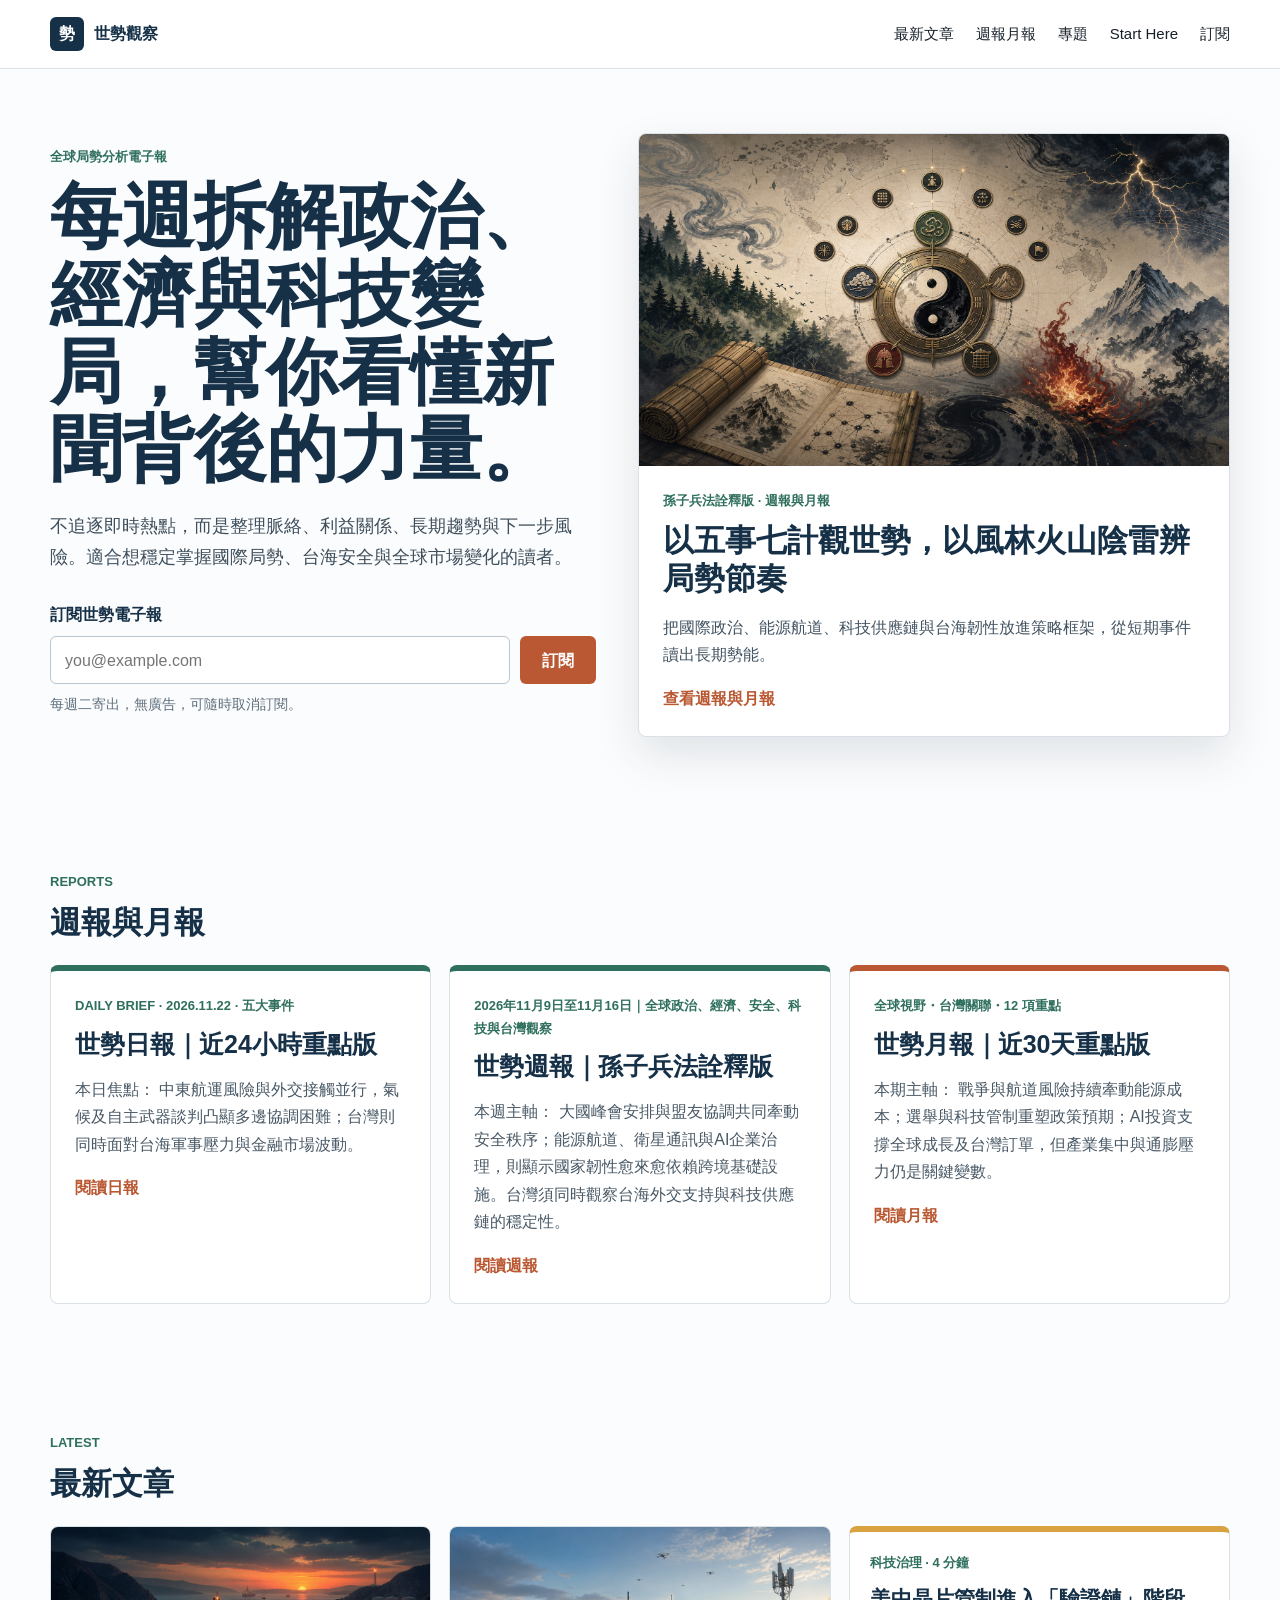
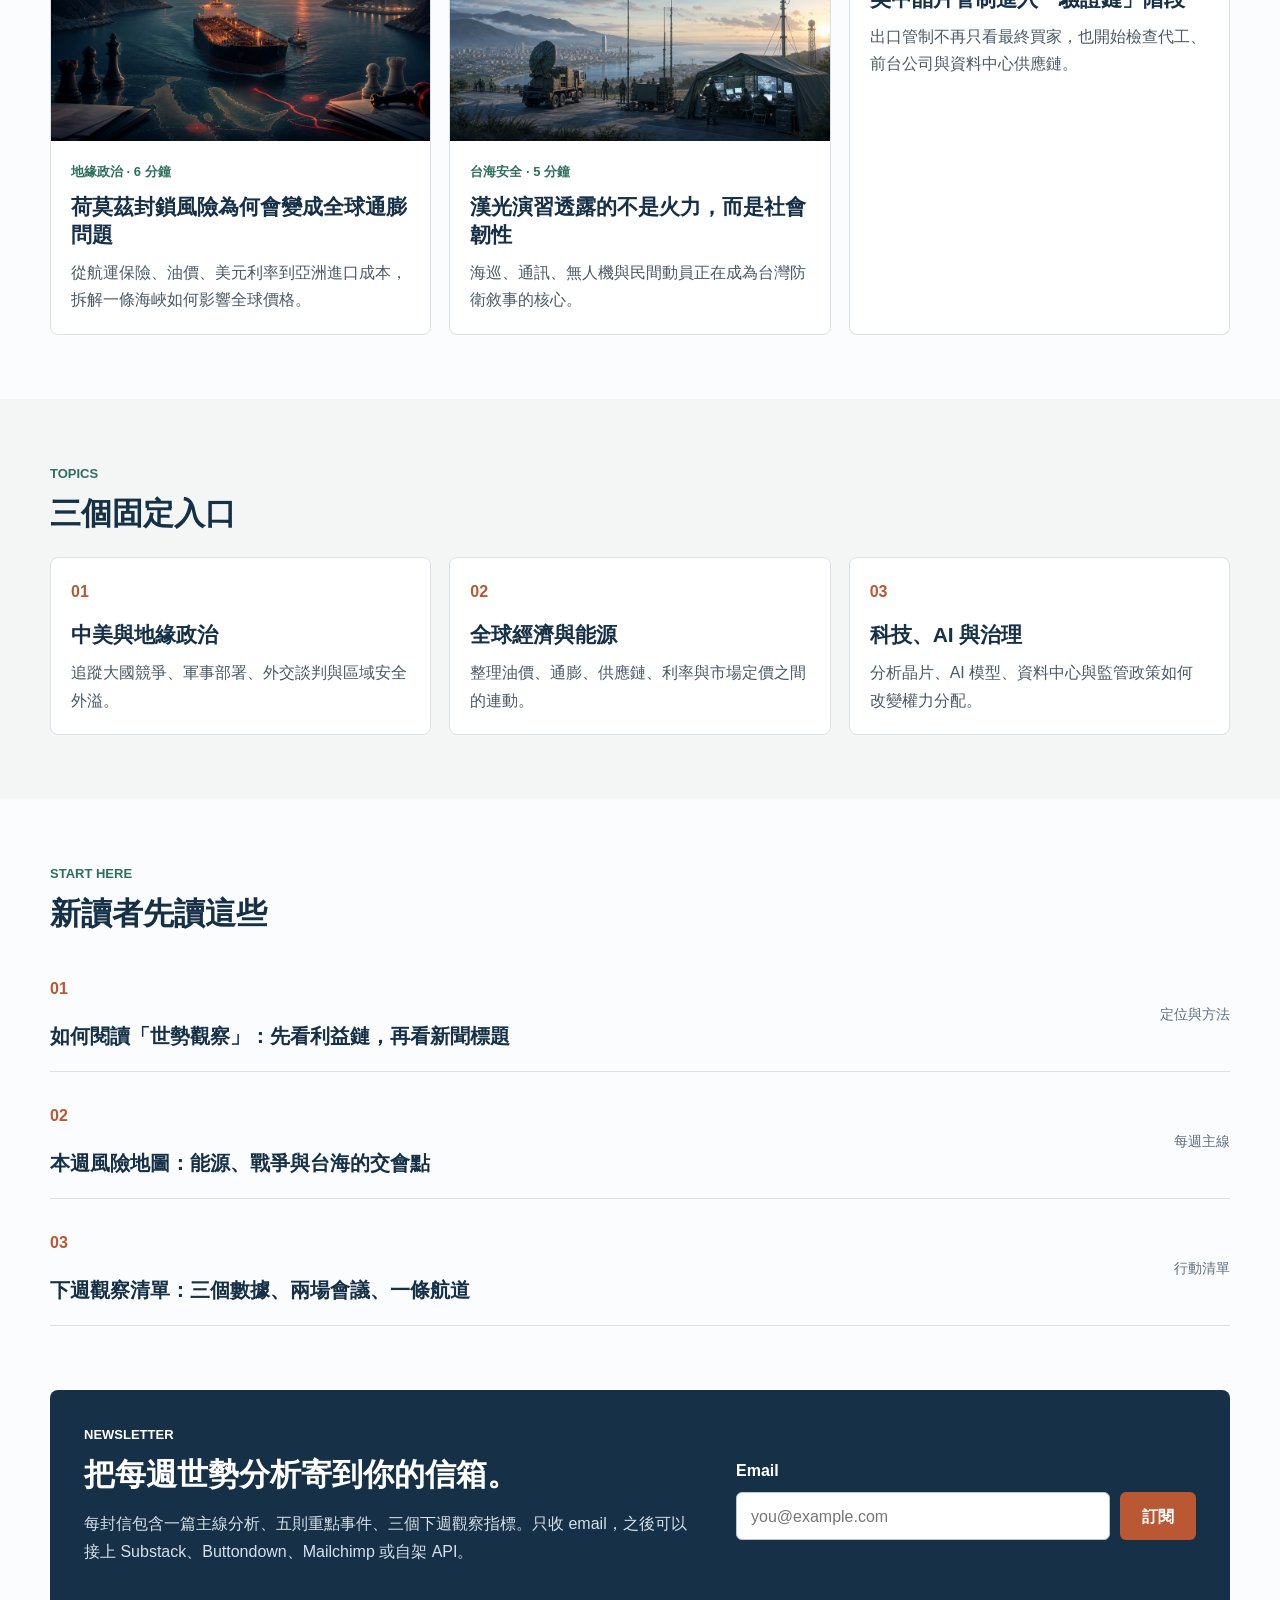
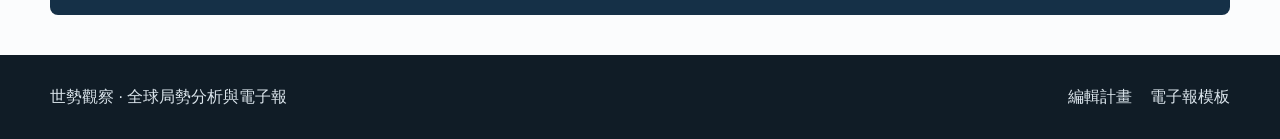
==== index.html @ d0057ce8 "Sync newsletter content to blog (daily, weekly, monthly)" ====
<!DOCTYPE html>

<html lang="zh-Hant">
<head>
<meta charset="utf-8"/>
<meta content="width=device-width, initial-scale=1" name="viewport"/>
<title>世勢觀察｜全球局勢分析與電子報</title>
<meta content="每週拆解全球政治、經濟、科技與台海安全變局，幫你看懂新聞背後的力量。" name="description"/>
<meta content="https://hp-codex.tail066c5b.ts.net/api/subscribe" name="worldview-subscribe-endpoint"/>
<link href="assets/css/styles.css" rel="stylesheet"/>
</head>
<body>
<a class="skip-link" href="#main">跳到主要內容</a>
<header class="site-header">
<nav aria-label="主要導覽" class="nav">
<a aria-label="世勢觀察首頁" class="brand" href="index.html">
<span class="brand-mark">勢</span>
<span>世勢觀察</span>
</a>
<div class="nav-links">
<a href="#latest">最新文章</a>
<a href="#reports">週報月報</a>
<a href="#topics">專題</a>
<a href="#start">Start Here</a>
<a href="#subscribe">訂閱</a>
</div>
</nav>
</header>
<main id="main">
<section class="hero-section">
<div class="hero-copy">
<p class="eyebrow">全球局勢分析電子報</p>
<h1>每週拆解政治、經濟與科技變局，幫你看懂新聞背後的力量。</h1>
<p class="hero-text">不追逐即時熱點，而是整理脈絡、利益關係、長期趨勢與下一步風險。適合想穩定掌握國際局勢、台海安全與全球市場變化的讀者。</p>
<form class="subscribe-form" data-subscribe-form="">
<label for="hero-email">訂閱世勢電子報</label>
<div class="form-row">
<input autocomplete="email" id="hero-email" name="email" placeholder="you@example.com" required="" type="email"/>
<button type="submit">訂閱</button>
</div>
<p class="form-note">每週二寄出，無廣告，可隨時取消訂閱。</p>
<p aria-live="polite" class="form-status" data-form-status="" role="status"></p>
</form>
</div>
<article aria-labelledby="lead-title" class="lead-story">
<img alt="融合孫子兵法、陰陽、五事七計與風林火山陰雷意象的戰略視覺圖" src="assets/images/sunzi-yinyang-hero.png"/>
<div class="lead-story-body">
<p class="meta">孫子兵法詮釋版 · 週報與月報</p>
<h2 id="lead-title">以五事七計觀世勢，以風林火山陰雷辨局勢節奏</h2>
<p>把國際政治、能源航道、科技供應鏈與台海韌性放進策略框架，從短期事件讀出長期勢能。</p>
<a class="text-link" href="#reports">查看週報與月報</a>
</div>
</article>
</section>
<section class="content-band report-section" id="reports">
<div class="section-heading">
<p class="eyebrow">Reports</p>
<h2>週報與月報</h2>
</div>
<div class="report-grid">
<article class="report-card" data-report="daily">
<p class="meta">DAILY BRIEF · 2026.11.22 · 五大事件</p>
<h3><a href="reports/daily.html">世勢日報｜近24小時重點版</a></h3>
<p data-report-summary="">本日焦點： 中東航運風險與外交接觸並行，氣候及自主武器談判凸顯多邊協調困難；台灣則同時面對台海軍事壓力與金融市場波動。</p>
<a class="text-link" href="reports/daily.html">閱讀日報</a>
</article>
<article class="report-card" data-report="weekly">
<p class="meta">2026年11月9日至11月16日｜全球政治、經濟、安全、科技與台灣觀察</p>
<h3><a href="reports/weekly-sunzi.html">世勢週報｜孫子兵法詮釋版</a></h3>
<p data-report-summary="">本週主軸： 大國峰會安排與盟友協調共同牽動安全秩序；能源航道、衛星通訊與AI企業治理，則顯示國家韌性愈來愈依賴跨境基礎設施。台灣須同時觀察台海外交支持與科技供應鏈的穩定性。</p>
<a class="text-link" href="reports/weekly-sunzi.html">閱讀週報</a>
</article>
<article class="report-card featured-report" data-report="monthly">
<p class="meta">全球視野・台灣關聯・12 項重點</p>
<h3><a href="reports/monthly-sunzi.html">世勢月報｜近30天重點版</a></h3>
<p data-report-summary="">本期主軸： 戰爭與航道風險持續牽動能源成本；選舉與科技管制重塑政策預期；AI投資支撐全球成長及台灣訂單，但產業集中與通膨壓力仍是關鍵變數。</p>
<a class="text-link" href="reports/monthly-sunzi.html">閱讀月報</a>
</article>
</div>
</section>
<section class="content-band" id="latest">
<div class="section-heading">
<p class="eyebrow">Latest</p>
<h2>最新文章</h2>
</div>
<div class="article-grid">
<article class="article-card">
<img alt="荷莫茲海峽與能源航運風險視覺" src="assets/images/event-01.png"/>
<div>
<p class="meta">地緣政治 · 6 分鐘</p>
<h3><a href="posts/weekly-brief.html">荷莫茲封鎖風險為何會變成全球通膨問題</a></h3>
<p>從航運保險、油價、美元利率到亞洲進口成本，拆解一條海峽如何影響全球價格。</p>
</div>
</article>
<article class="article-card">
<img alt="台灣漢光演習與民防韌性視覺" src="assets/images/event-03.png"/>
<div>
<p class="meta">台海安全 · 5 分鐘</p>
<h3><a href="posts/weekly-brief.html#taiwan">漢光演習透露的不是火力，而是社會韌性</a></h3>
<p>海巡、通訊、無人機與民間動員正在成為台灣防衛敘事的核心。</p>
</div>
</article>
<article class="article-card no-image">
<div>
<p class="meta">科技治理 · 4 分鐘</p>
<h3><a href="posts/weekly-brief.html#chips">美中晶片管制進入「驗證鏈」階段</a></h3>
<p>出口管制不再只看最終買家，也開始檢查代工、前台公司與資料中心供應鏈。</p>
</div>
</article>
</div>
</section>
<section class="content-band muted-band" id="topics">
<div class="section-heading">
<p class="eyebrow">Topics</p>
<h2>三個固定入口</h2>
</div>
<div class="topic-grid">
<a class="topic-card" href="posts/weekly-brief.html">
<span class="topic-kicker">01</span>
<h3>中美與地緣政治</h3>
<p>追蹤大國競爭、軍事部署、外交談判與區域安全外溢。</p>
</a>
<a class="topic-card" href="posts/weekly-brief.html#markets">
<span class="topic-kicker">02</span>
<h3>全球經濟與能源</h3>
<p>整理油價、通膨、供應鏈、利率與市場定價之間的連動。</p>
</a>
<a class="topic-card" href="posts/weekly-brief.html#chips">
<span class="topic-kicker">03</span>
<h3>科技、AI 與治理</h3>
<p>分析晶片、AI 模型、資料中心與監管政策如何改變權力分配。</p>
</a>
</div>
</section>
<section class="start-section" id="start">
<div class="section-heading">
<p class="eyebrow">Start Here</p>
<h2>新讀者先讀這些</h2>
</div>
<ol class="start-list">
<li>
<a href="posts/weekly-brief.html">如何閱讀「世勢觀察」：先看利益鏈，再看新聞標題</a>
<span>定位與方法</span>
</li>
<li>
<a href="posts/weekly-brief.html#risk-map">本週風險地圖：能源、戰爭與台海的交會點</a>
<span>每週主線</span>
</li>
<li>
<a href="posts/weekly-brief.html#watchlist">下週觀察清單：三個數據、兩場會議、一條航道</a>
<span>行動清單</span>
</li>
</ol>
</section>
<section class="subscribe-band" id="subscribe">
<div>
<p class="eyebrow">Newsletter</p>
<h2>把每週世勢分析寄到你的信箱。</h2>
<p>每封信包含一篇主線分析、五則重點事件、三個下週觀察指標。只收 email，之後可以接上 Substack、Buttondown、Mailchimp 或自架 API。</p>
</div>
<form class="subscribe-form compact" data-subscribe-form="">
<label for="footer-email">Email</label>
<div class="form-row">
<input autocomplete="email" id="footer-email" name="email" placeholder="you@example.com" required="" type="email"/>
<button type="submit">訂閱</button>
</div>
<p aria-live="polite" class="form-status" data-form-status="" role="status"></p>
</form>
</section>
</main>
<footer class="site-footer">
<p>世勢觀察 · 全球局勢分析與電子報</p>
<div>
<a href="resources/editorial-plan.md">編輯計畫</a>
<a href="resources/newsletter-template.html">電子報模板</a>
</div>
</footer>
<script src="assets/js/subscribe.js"></script>
</body>
</html>
---- assets/css/styles.css ----
:root {
  color-scheme: light;
  --ink: #17202a;
  --muted: #5f6f7d;
  --line: #d9e0e6;
  --paper: #ffffff;
  --soft: #f3f6f4;
  --navy: #153047;
  --rust: #b95832;
  --green: #2f6f5e;
  --gold: #d8a340;
  --shadow: 0 18px 44px rgba(21, 48, 71, 0.12);
}

* {
  box-sizing: border-box;
}

html {
  scroll-behavior: smooth;
}

body {
  margin: 0;
  background: #fbfcfd;
  color: var(--ink);
  font-family: Arial, "Noto Sans TC", "Microsoft JhengHei", sans-serif;
  line-height: 1.72;
}

a {
  color: inherit;
}

img {
  display: block;
  max-width: 100%;
}

.skip-link {
  position: absolute;
  left: 16px;
  top: -60px;
  z-index: 20;
  padding: 8px 12px;
  background: var(--navy);
  color: #fff;
}

.skip-link:focus {
  top: 12px;
}

.site-header {
  position: sticky;
  top: 0;
  z-index: 10;
  background: rgba(255, 255, 255, 0.96);
  border-bottom: 1px solid var(--line);
  backdrop-filter: blur(10px);
}

.nav {
  display: flex;
  align-items: center;
  justify-content: space-between;
  width: min(1180px, calc(100% - 40px));
  margin: 0 auto;
  min-height: 68px;
  gap: 24px;
}

.brand {
  display: inline-flex;
  align-items: center;
  gap: 10px;
  font-weight: 800;
  text-decoration: none;
  color: var(--navy);
}

.brand-mark {
  display: grid;
  place-items: center;
  width: 34px;
  height: 34px;
  background: var(--navy);
  color: #fff;
  border-radius: 6px;
}

.nav-links {
  display: flex;
  align-items: center;
  gap: 22px;
  font-size: 15px;
}

.nav-links a,
.site-footer a,
.text-link {
  text-decoration: none;
}

.nav-links a:hover,
.site-footer a:hover,
.text-link:hover,
.article-card a:hover,
.start-list a:hover {
  color: var(--rust);
}

.hero-section {
  display: grid;
  grid-template-columns: minmax(0, 0.96fr) minmax(360px, 1.04fr);
  gap: 42px;
  width: min(1180px, calc(100% - 40px));
  margin: 0 auto;
  padding: 64px 0 70px;
  align-items: center;
}

.eyebrow,
.meta {
  margin: 0 0 10px;
  color: var(--green);
  font-size: 13px;
  font-weight: 800;
  letter-spacing: 0;
  text-transform: uppercase;
}

h1,
h2,
h3,
p {
  overflow-wrap: anywhere;
}

h1 {
  margin: 0;
  color: var(--navy);
  font-size: clamp(38px, 7vw, 72px);
  line-height: 1.08;
  letter-spacing: 0;
}

.hero-text {
  margin: 22px 0 28px;
  max-width: 650px;
  color: #3f4f5c;
  font-size: 18px;
}

.subscribe-form {
  max-width: 560px;
}

.subscribe-form label {
  display: block;
  margin-bottom: 8px;
  color: var(--navy);
  font-weight: 800;
}

.form-row {
  display: grid;
  grid-template-columns: minmax(0, 1fr) auto;
  gap: 10px;
}

input[type="email"] {
  width: 100%;
  min-height: 48px;
  padding: 0 14px;
  border: 1px solid #b9c5cf;
  border-radius: 6px;
  background: #fff;
  color: var(--ink);
  font: inherit;
}

input[type="email"]:focus {
  outline: 3px solid rgba(216, 163, 64, 0.38);
  border-color: var(--navy);
}

button {
  min-height: 48px;
  padding: 0 22px;
  border: 0;
  border-radius: 6px;
  background: var(--rust);
  color: #fff;
  font: inherit;
  font-weight: 800;
  cursor: pointer;
}

button:hover {
  background: #9f4727;
}

.form-note,
.form-status {
  margin: 8px 0 0;
  color: var(--muted);
  font-size: 14px;
}

.form-status.success {
  color: var(--green);
}

.lead-story {
  overflow: hidden;
  background: var(--paper);
  border: 1px solid var(--line);
  border-radius: 8px;
  box-shadow: var(--shadow);
}

.lead-story img {
  aspect-ratio: 16 / 9;
  object-fit: cover;
}

.lead-story-body {
  padding: 24px;
}

.lead-story h2,
.section-heading h2,
.subscribe-band h2 {
  margin: 0;
  color: var(--navy);
  font-size: 31px;
  line-height: 1.22;
  letter-spacing: 0;
}

.lead-story p:not(.meta) {
  color: #425361;
}

.text-link {
  color: var(--rust);
  font-weight: 800;
}

.content-band,
.start-section,
.subscribe-band {
  width: min(1180px, calc(100% - 40px));
  margin: 0 auto;
  padding: 64px 0;
}

.muted-band {
  width: 100%;
  padding-left: max(20px, calc((100% - 1180px) / 2));
  padding-right: max(20px, calc((100% - 1180px) / 2));
  background: var(--soft);
}

.section-heading {
  display: block;
  margin-bottom: 24px;
}

.article-grid,
.topic-grid,
.report-grid {
  display: grid;
  grid-template-columns: repeat(3, minmax(0, 1fr));
  gap: 18px;
}

.article-card,
.topic-card,
.report-card {
  background: var(--paper);
  border: 1px solid var(--line);
  border-radius: 8px;
}

.report-grid {
  grid-template-columns: repeat(3, minmax(0, 1fr));
}

.report-card {
  padding: 24px;
  border-top: 6px solid var(--green);
}

.featured-report {
  border-top-color: var(--rust);
}

.report-card h3 {
  margin: 0 0 12px;
  color: var(--navy);
  font-size: 25px;
  line-height: 1.28;
}

.report-card h3 a {
  text-decoration: none;
}

.report-card p:not(.meta) {
  color: #495966;
}

.article-card {
  overflow: hidden;
}

.article-card img {
  width: 100%;
  aspect-ratio: 16 / 9;
  object-fit: cover;
}

.article-card div,
.topic-card {
  padding: 20px;
}

.article-card h3,
.topic-card h3 {
  margin: 0 0 10px;
  color: var(--navy);
  font-size: 21px;
  line-height: 1.32;
}

.article-card h3 a,
.start-list a {
  text-decoration: none;
}

.article-card p:not(.meta),
.topic-card p {
  margin: 0;
  color: #495966;
}

.no-image {
  display: flex;
  align-items: stretch;
  border-top: 6px solid var(--gold);
}

.topic-card {
  display: block;
  text-decoration: none;
  transition: transform 160ms ease, border-color 160ms ease;
}

.topic-card:hover {
  transform: translateY(-2px);
  border-color: #aebbc5;
}

.topic-kicker {
  display: inline-block;
  margin-bottom: 16px;
  color: var(--rust);
  font-weight: 900;
}

.start-list {
  display: grid;
  gap: 12px;
  margin: 0;
  padding: 0;
  list-style: none;
  counter-reset: start;
}

.start-list li {
  display: grid;
  grid-template-columns: 1fr auto;
  gap: 16px;
  align-items: center;
  padding: 18px 0;
  border-bottom: 1px solid var(--line);
  counter-increment: start;
}

.start-list li::before {
  content: counter(start, decimal-leading-zero);
  color: var(--rust);
  font-weight: 900;
}

.start-list a {
  grid-column: 1;
  color: var(--navy);
  font-size: 20px;
  font-weight: 800;
}

.start-list span {
  grid-column: 2;
  grid-row: 1 / span 2;
  color: var(--muted);
  font-size: 14px;
}

.subscribe-band {
  display: grid;
  grid-template-columns: minmax(0, 1fr) minmax(320px, 460px);
  gap: 34px;
  align-items: center;
  margin-bottom: 40px;
  padding: 34px;
  background: var(--navy);
  border-radius: 8px;
  color: #fff;
}

.subscribe-band h2,
.subscribe-band .eyebrow,
.subscribe-band label {
  color: #fff;
}

.subscribe-band p {
  color: #d7e1ea;
}

.compact {
  max-width: none;
}

.site-footer {
  display: flex;
  align-items: center;
  justify-content: space-between;
  gap: 20px;
  padding: 28px max(20px, calc((100% - 1180px) / 2));
  background: #101c26;
  color: #dbe5ec;
}

.site-footer p {
  margin: 0;
}

.site-footer div {
  display: flex;
  gap: 18px;
}

.article-layout {
  width: min(860px, calc(100% - 40px));
  margin: 0 auto;
  padding: 58px 0 80px;
}

.article-body h1 {
  font-size: clamp(36px, 6vw, 60px);
}

.article-dek {
  margin: 18px 0;
  color: #3f4f5c;
  font-size: 20px;
}

.article-meta {
  display: flex;
  flex-wrap: wrap;
  gap: 10px;
  margin: 18px 0 26px;
  color: var(--muted);
  font-size: 14px;
}

.article-meta span {
  padding-right: 10px;
  border-right: 1px solid var(--line);
}

.article-meta span:last-child {
  border-right: 0;
}

.article-hero {
  width: 100%;
  margin: 0 0 34px;
  border-radius: 8px;
}

.article-body section {
  margin: 34px 0;
}

.article-body h2 {
  margin: 0 0 12px;
  color: var(--navy);
  font-size: 29px;
  line-height: 1.28;
}

.article-body p,
.article-body li {
  font-size: 18px;
}

.summary-box,
.inline-subscribe {
  padding: 24px;
  background: var(--soft);
  border: 1px solid var(--line);
  border-radius: 8px;
}

.summary-box ul,
.watchlist ul {
  margin: 0;
  padding-left: 22px;
}

.inline-subscribe {
  margin-top: 44px;
}

.inline-subscribe h2 {
  font-size: 25px;
}

@media (max-width: 900px) {
  .hero-section,
  .subscribe-band {
    grid-template-columns: 1fr;
  }

  .article-grid,
  .topic-grid,
  .report-grid {
    grid-template-columns: 1fr;
  }

}

@media (max-width: 680px) {
  .nav {
    align-items: flex-start;
    flex-direction: column;
    padding: 14px 0;
    gap: 12px;
  }

  .nav-links {
    width: 100%;
    overflow-x: auto;
    padding-bottom: 2px;
    gap: 16px;
    white-space: nowrap;
  }

  .hero-section {
    padding-top: 38px;
  }

  h1,
  .article-body h1 {
    font-size: 38px;
    line-height: 1.12;
  }

  .form-row {
    grid-template-columns: 1fr;
  }

  button {
    width: 100%;
  }

  .lead-story h2,
  .section-heading h2,
  .subscribe-band h2,
  .article-body h2 {
    font-size: 25px;
  }

  .start-list li {
    grid-template-columns: 1fr;
  }

  .start-list span {
    grid-column: 1;
    grid-row: auto;
  }

  .subscribe-band {
    width: calc(100% - 24px);
    padding: 24px;
  }

  .site-footer {
    align-items: flex-start;
    flex-direction: column;
  }
}
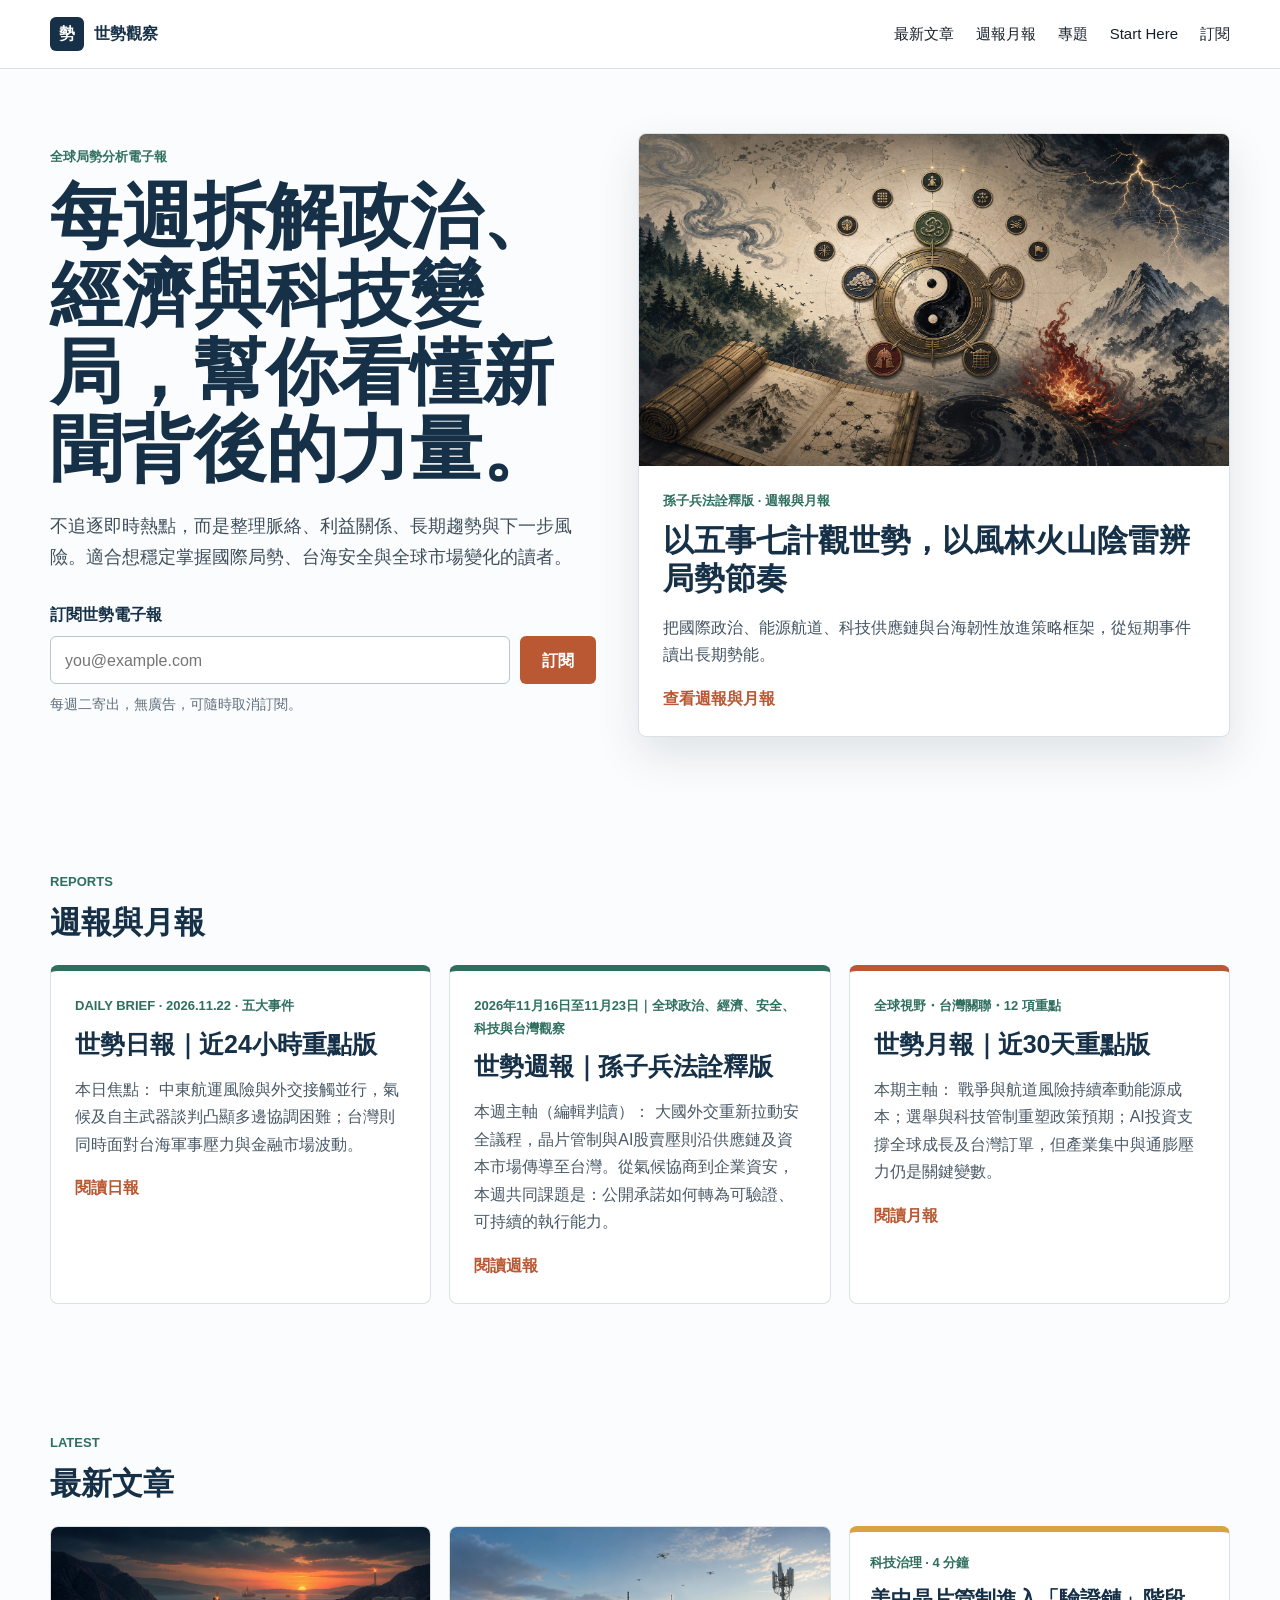
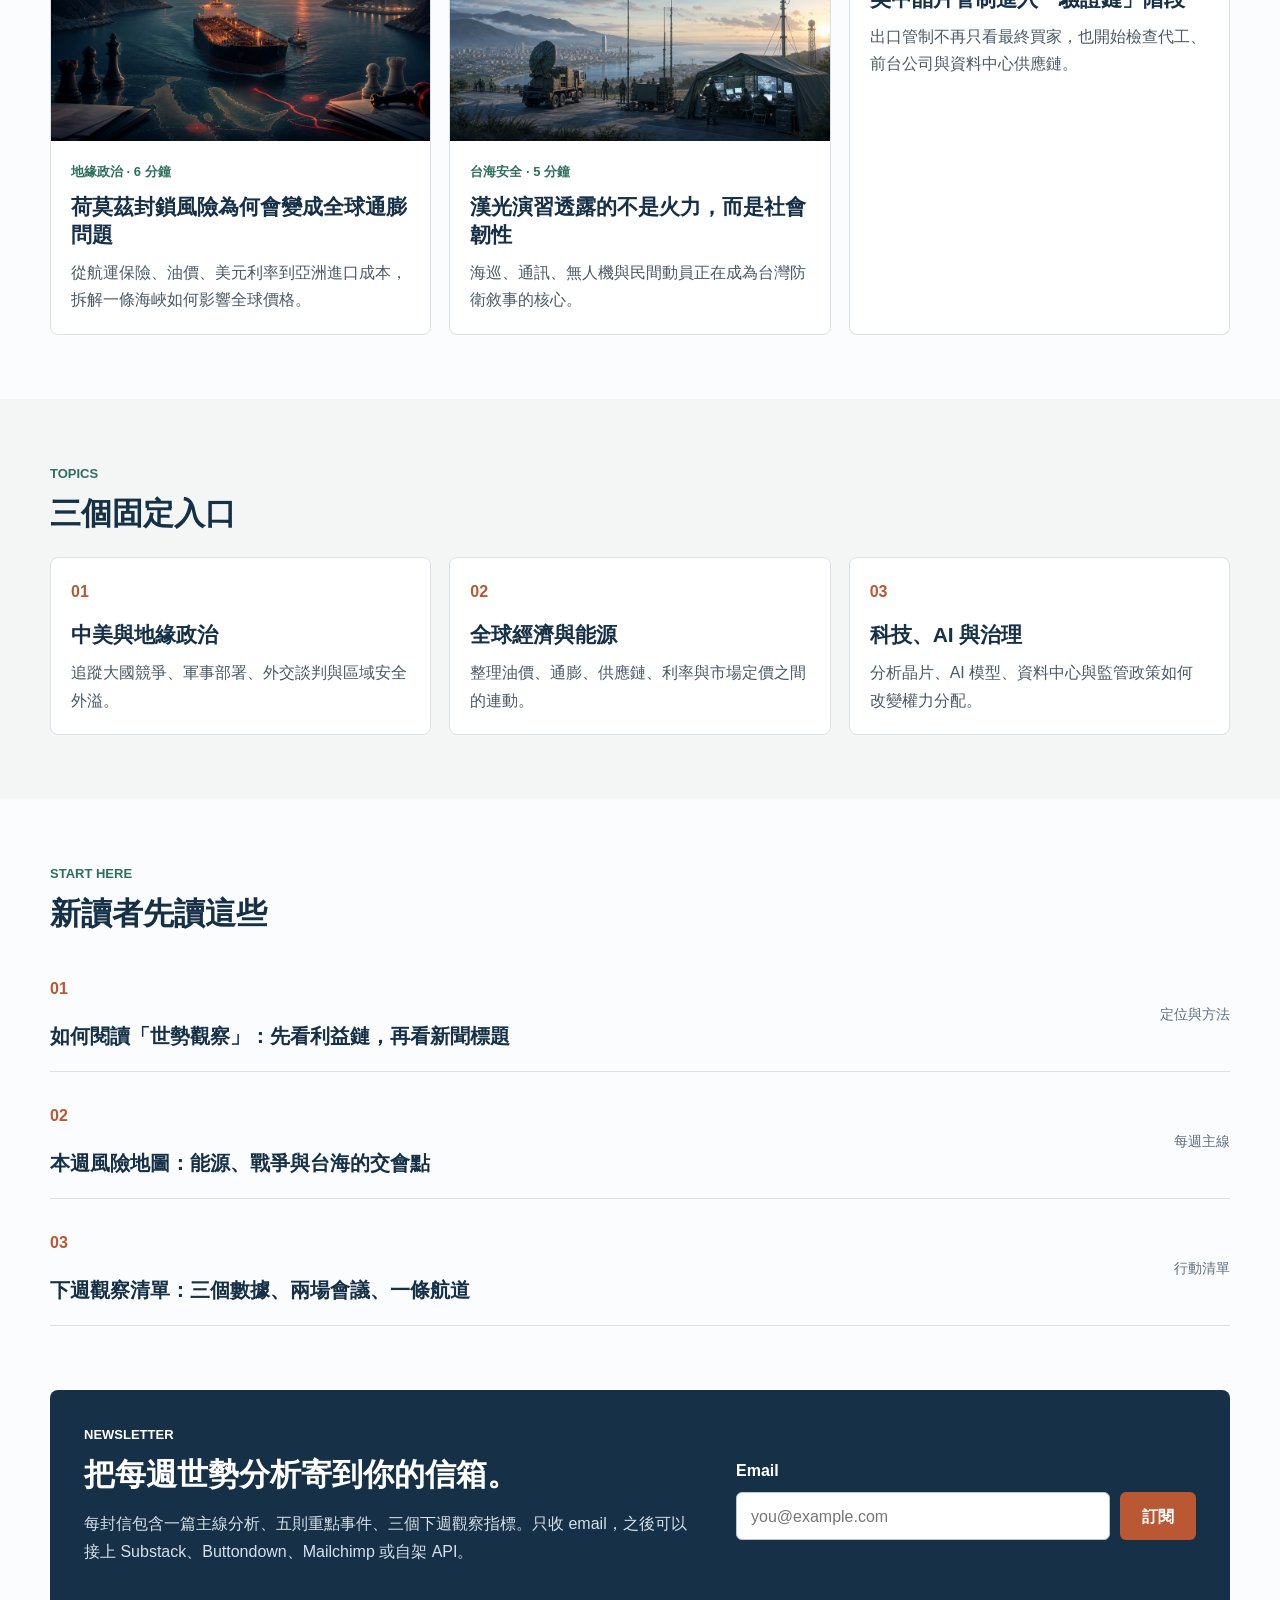
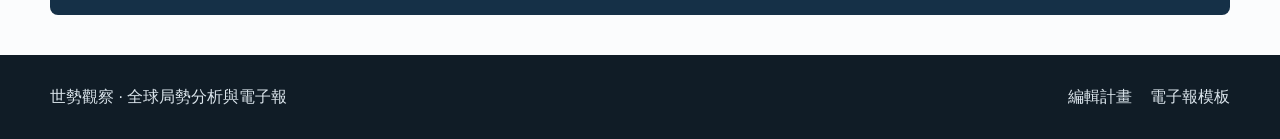
==== commit d9ee632c: "Sync newsletter content to blog (daily, weekly, monthly)" ====
--- a/index.html
+++ b/index.html
@@ -65,9 +65,9 @@
 <a class="text-link" href="reports/daily.html">閱讀日報</a>
 </article>
 <article class="report-card" data-report="weekly">
-<p class="meta">2026年11月9日至11月16日｜全球政治、經濟、安全、科技與台灣觀察</p>
+<p class="meta">2026年11月16日至11月23日｜全球政治、經濟、安全、科技與台灣觀察</p>
 <h3><a href="reports/weekly-sunzi.html">世勢週報｜孫子兵法詮釋版</a></h3>
-<p data-report-summary="">本週主軸： 大國峰會安排與盟友協調共同牽動安全秩序；能源航道、衛星通訊與AI企業治理，則顯示國家韌性愈來愈依賴跨境基礎設施。台灣須同時觀察台海外交支持與科技供應鏈的穩定性。</p>
+<p data-report-summary="">本週主軸（編輯判讀）： 大國外交重新拉動安全議程，晶片管制與AI股賣壓則沿供應鏈及資本市場傳導至台灣。從氣候協商到企業資安，本週共同課題是：公開承諾如何轉為可驗證、可持續的執行能力。</p>
 <a class="text-link" href="reports/weekly-sunzi.html">閱讀週報</a>
 </article>
 <article class="report-card featured-report" data-report="monthly">
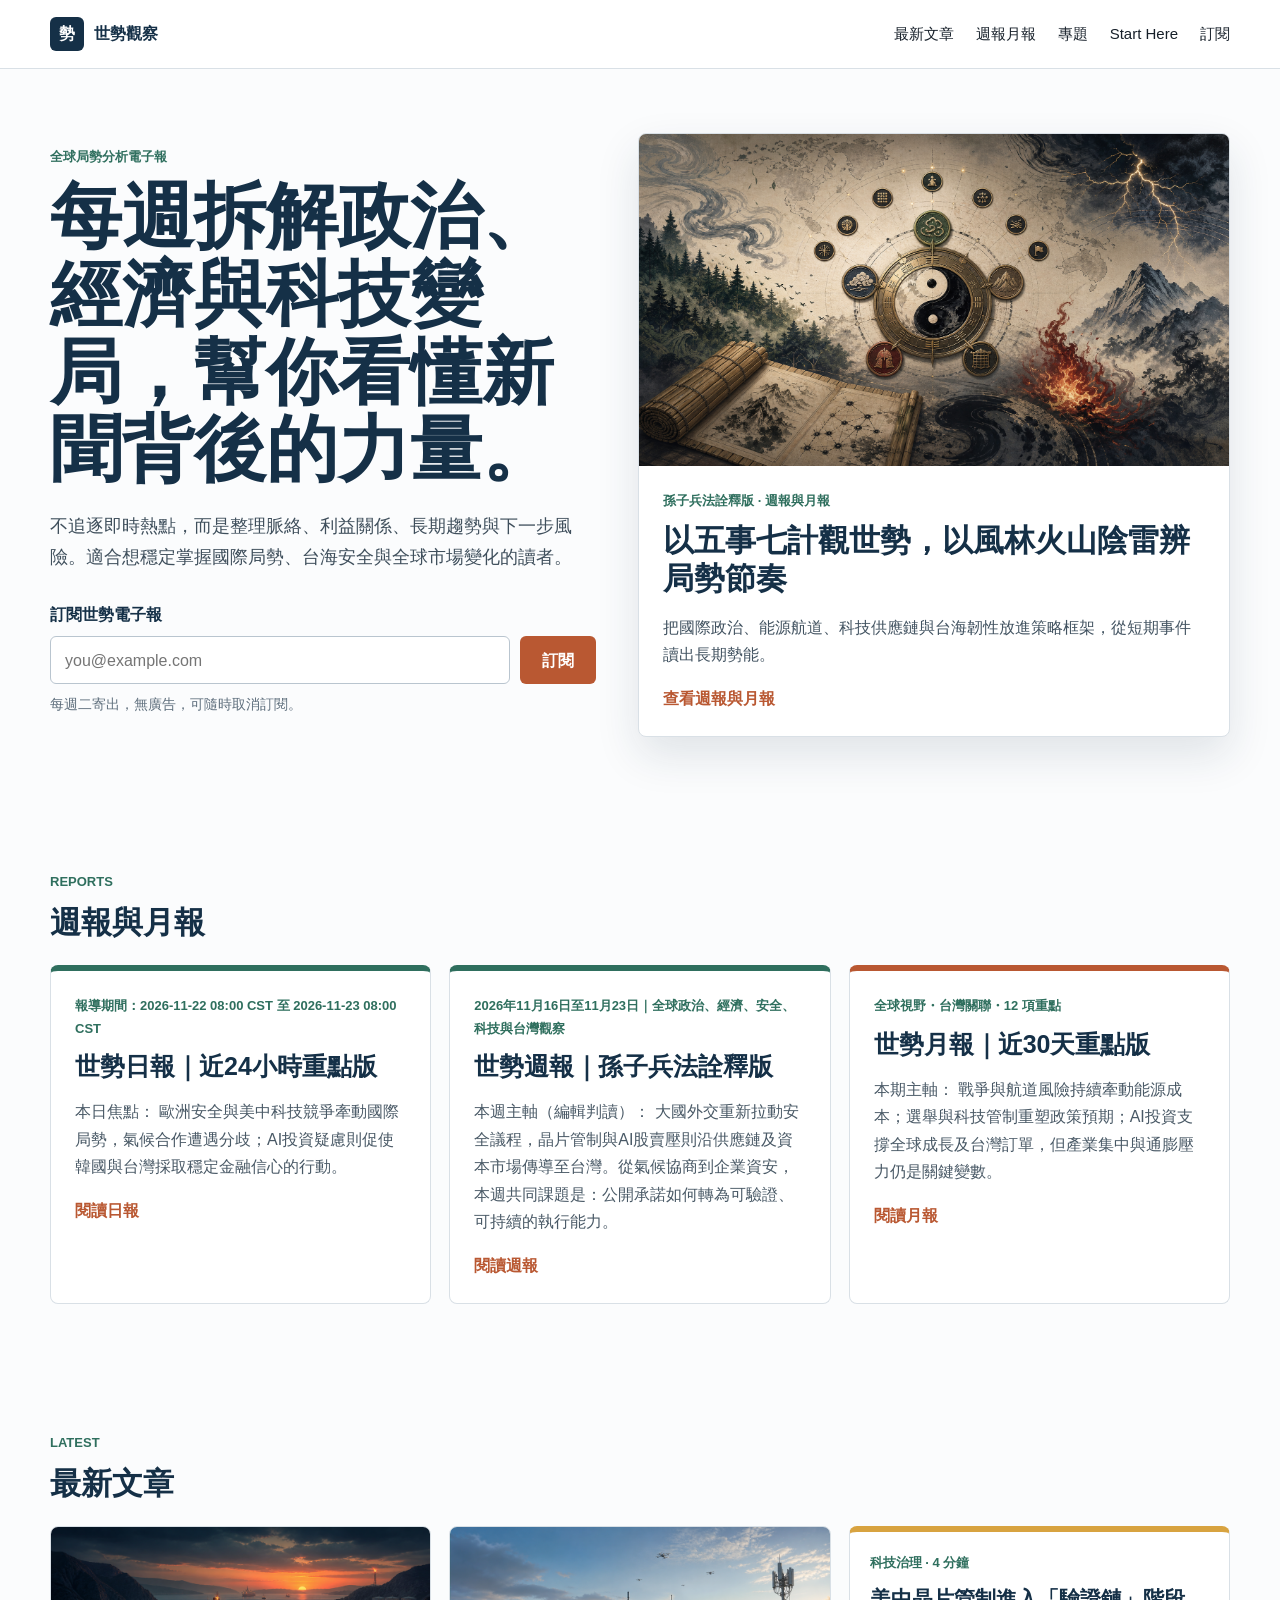
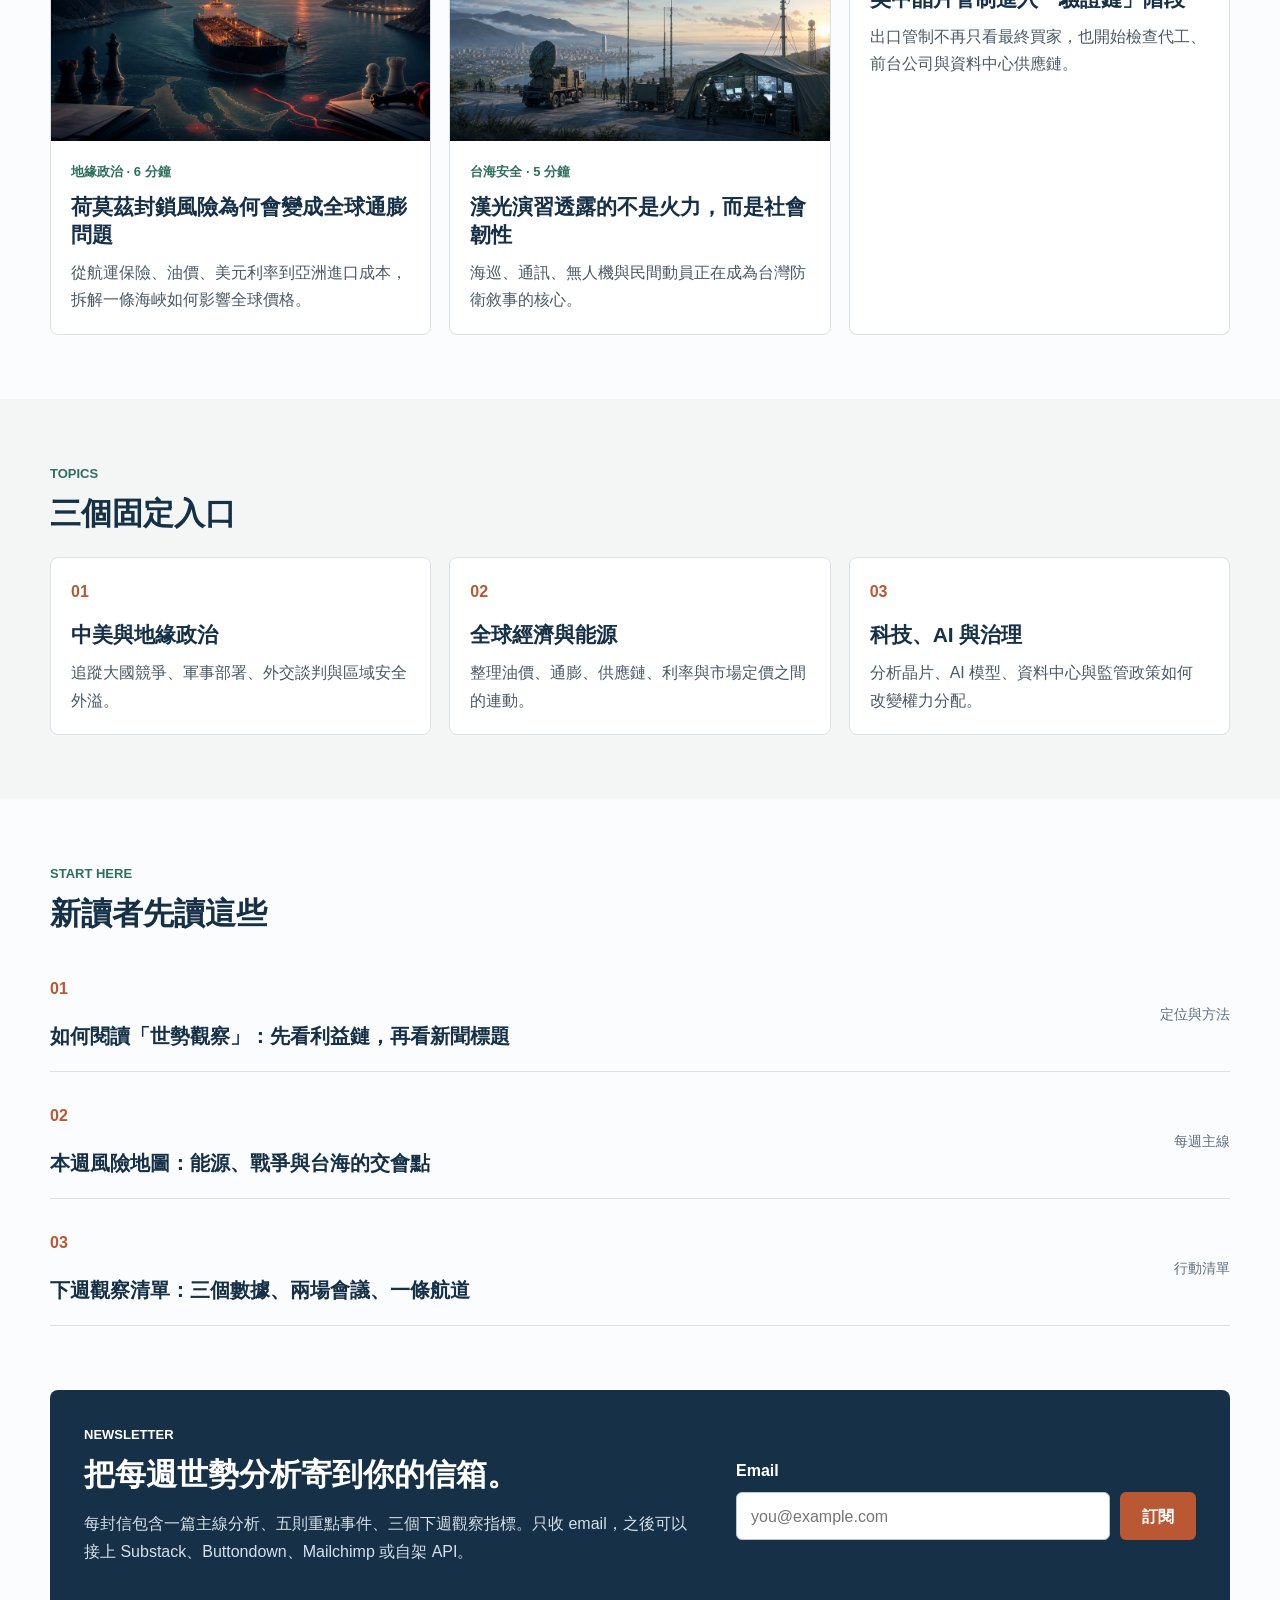
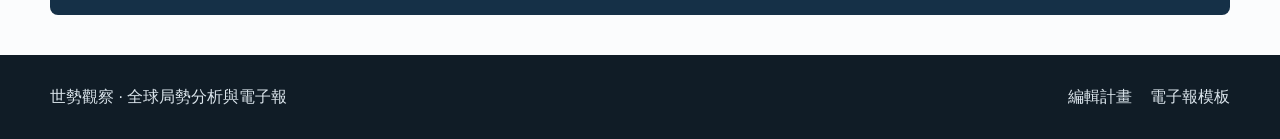
==== commit a384ca19: "Sync newsletter content to blog (daily, weekly, monthly)" ====
--- a/index.html
+++ b/index.html
@@ -59,9 +59,9 @@
 </div>
 <div class="report-grid">
 <article class="report-card" data-report="daily">
-<p class="meta">DAILY BRIEF · 2026.11.22 · 五大事件</p>
+<p class="meta">報導期間：2026-11-22 08:00 CST 至 2026-11-23 08:00 CST</p>
 <h3><a href="reports/daily.html">世勢日報｜近24小時重點版</a></h3>
-<p data-report-summary="">本日焦點： 中東航運風險與外交接觸並行，氣候及自主武器談判凸顯多邊協調困難；台灣則同時面對台海軍事壓力與金融市場波動。</p>
+<p data-report-summary="">本日焦點： 歐洲安全與美中科技競爭牽動國際局勢，氣候合作遭遇分歧；AI投資疑慮則促使韓國與台灣採取穩定金融信心的行動。</p>
 <a class="text-link" href="reports/daily.html">閱讀日報</a>
 </article>
 <article class="report-card" data-report="weekly">
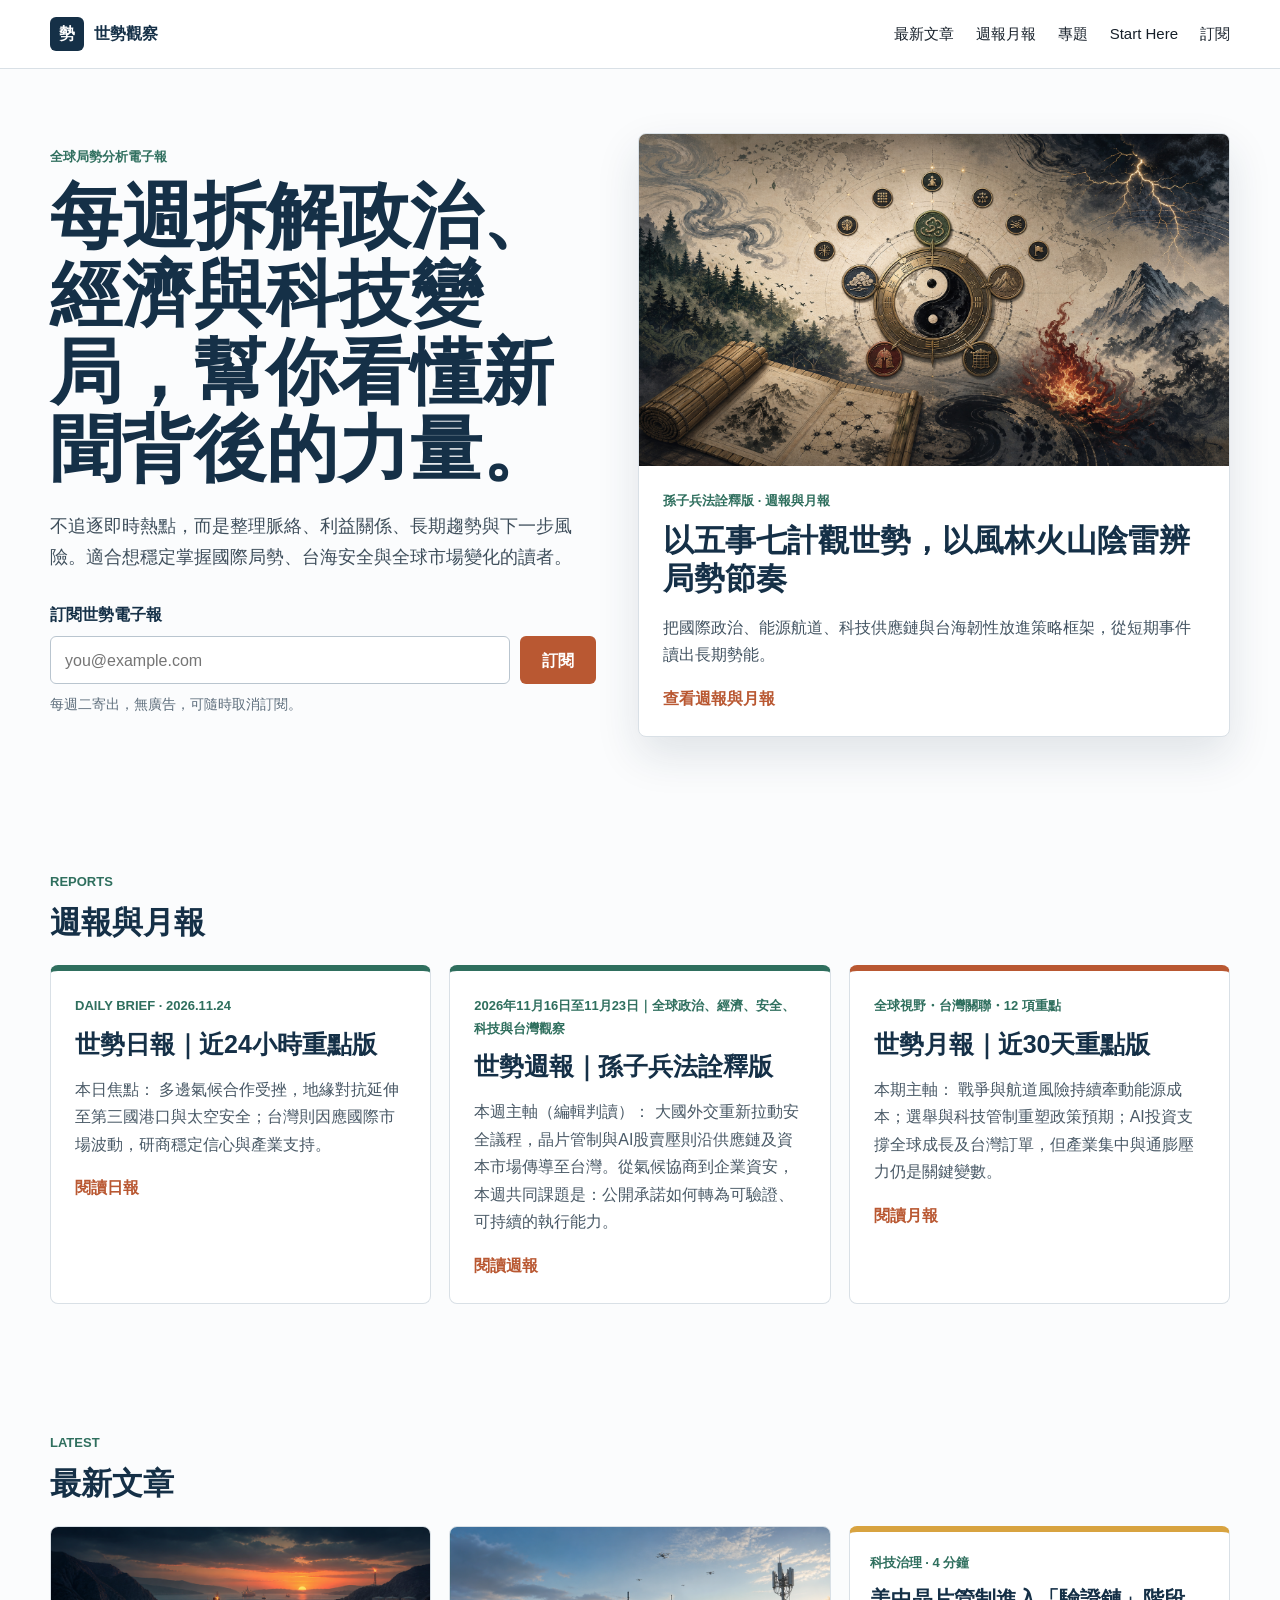
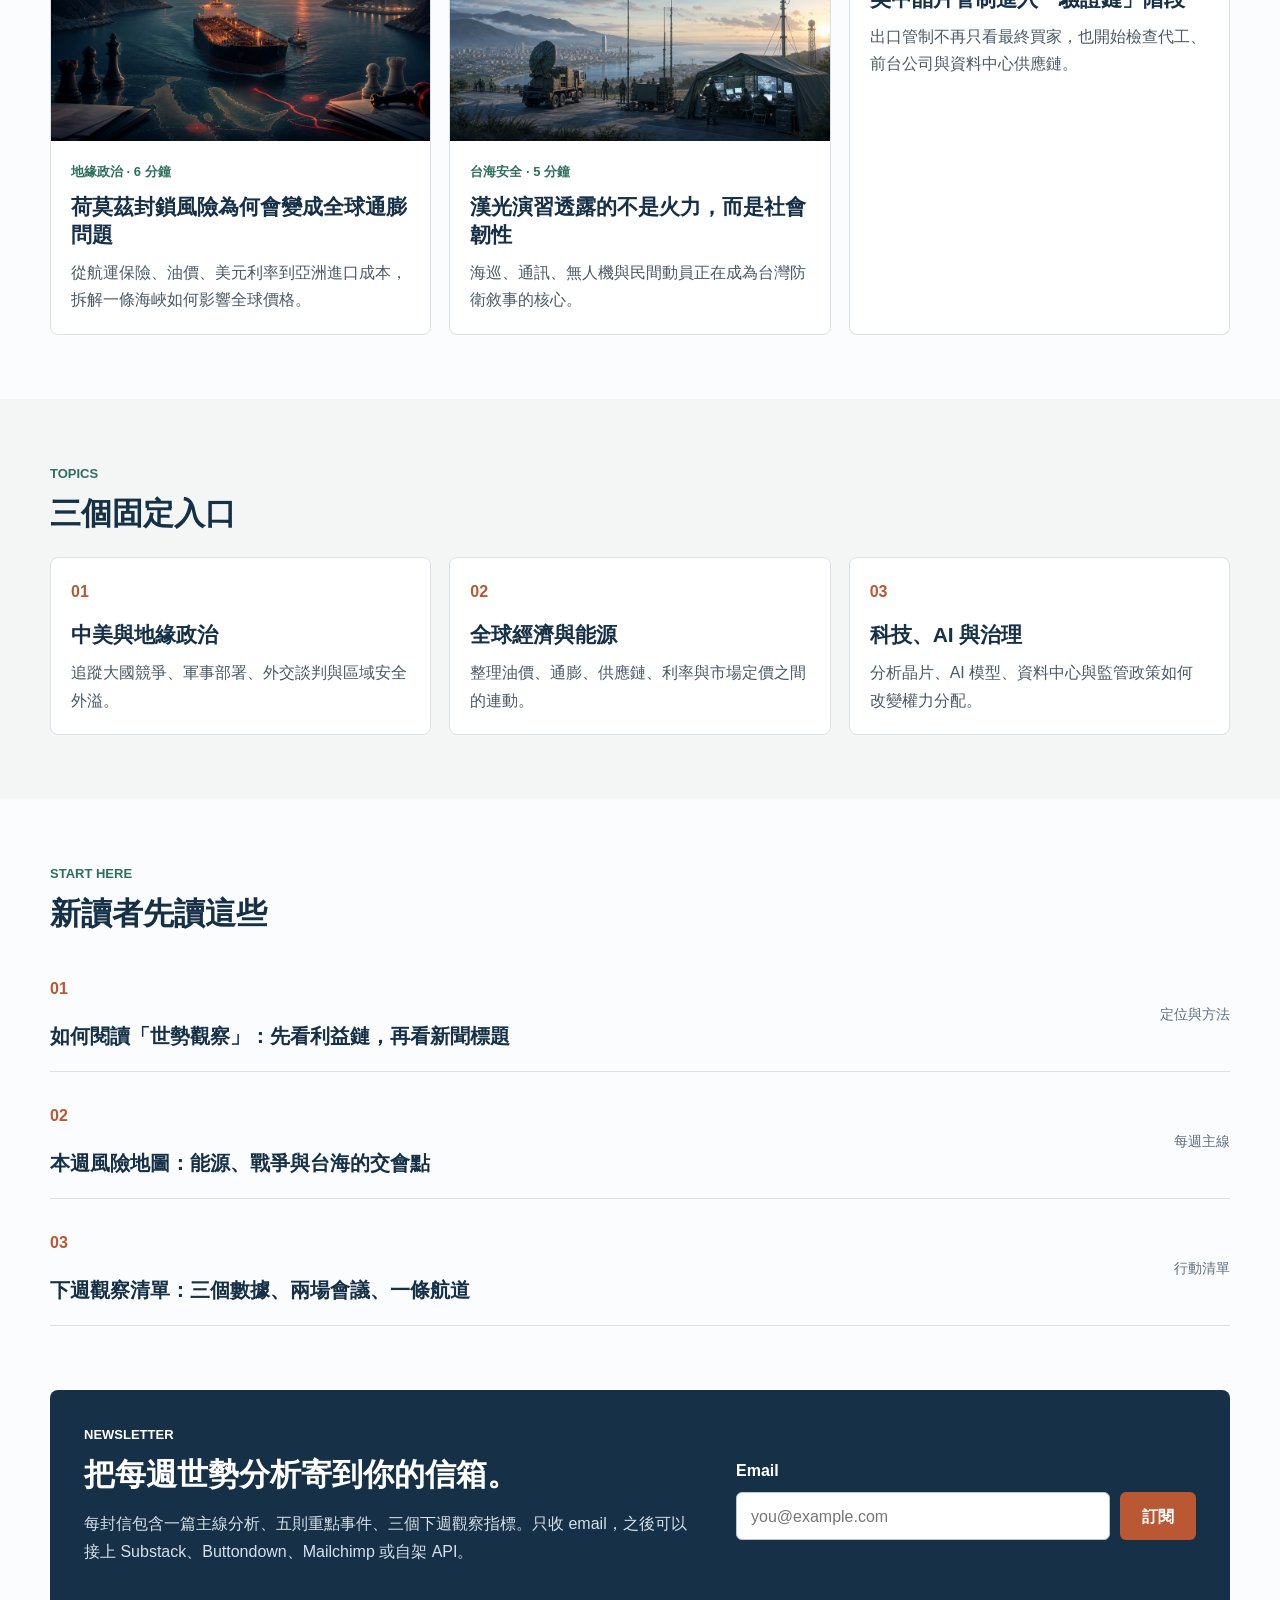
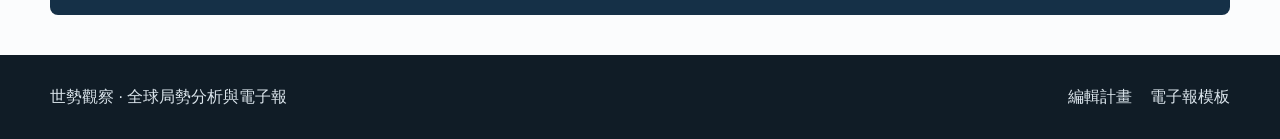
==== commit 24128683: "Sync newsletter content to blog (daily, weekly, monthly)" ====
--- a/index.html
+++ b/index.html
@@ -59,9 +59,9 @@
 </div>
 <div class="report-grid">
 <article class="report-card" data-report="daily">
-<p class="meta">報導期間：2026-11-22 08:00 CST 至 2026-11-23 08:00 CST</p>
+<p class="meta">DAILY BRIEF · 2026.11.24</p>
 <h3><a href="reports/daily.html">世勢日報｜近24小時重點版</a></h3>
-<p data-report-summary="">本日焦點： 歐洲安全與美中科技競爭牽動國際局勢，氣候合作遭遇分歧；AI投資疑慮則促使韓國與台灣採取穩定金融信心的行動。</p>
+<p data-report-summary="">本日焦點： 多邊氣候合作受挫，地緣對抗延伸至第三國港口與太空安全；台灣則因應國際市場波動，研商穩定信心與產業支持。</p>
 <a class="text-link" href="reports/daily.html">閱讀日報</a>
 </article>
 <article class="report-card" data-report="weekly">
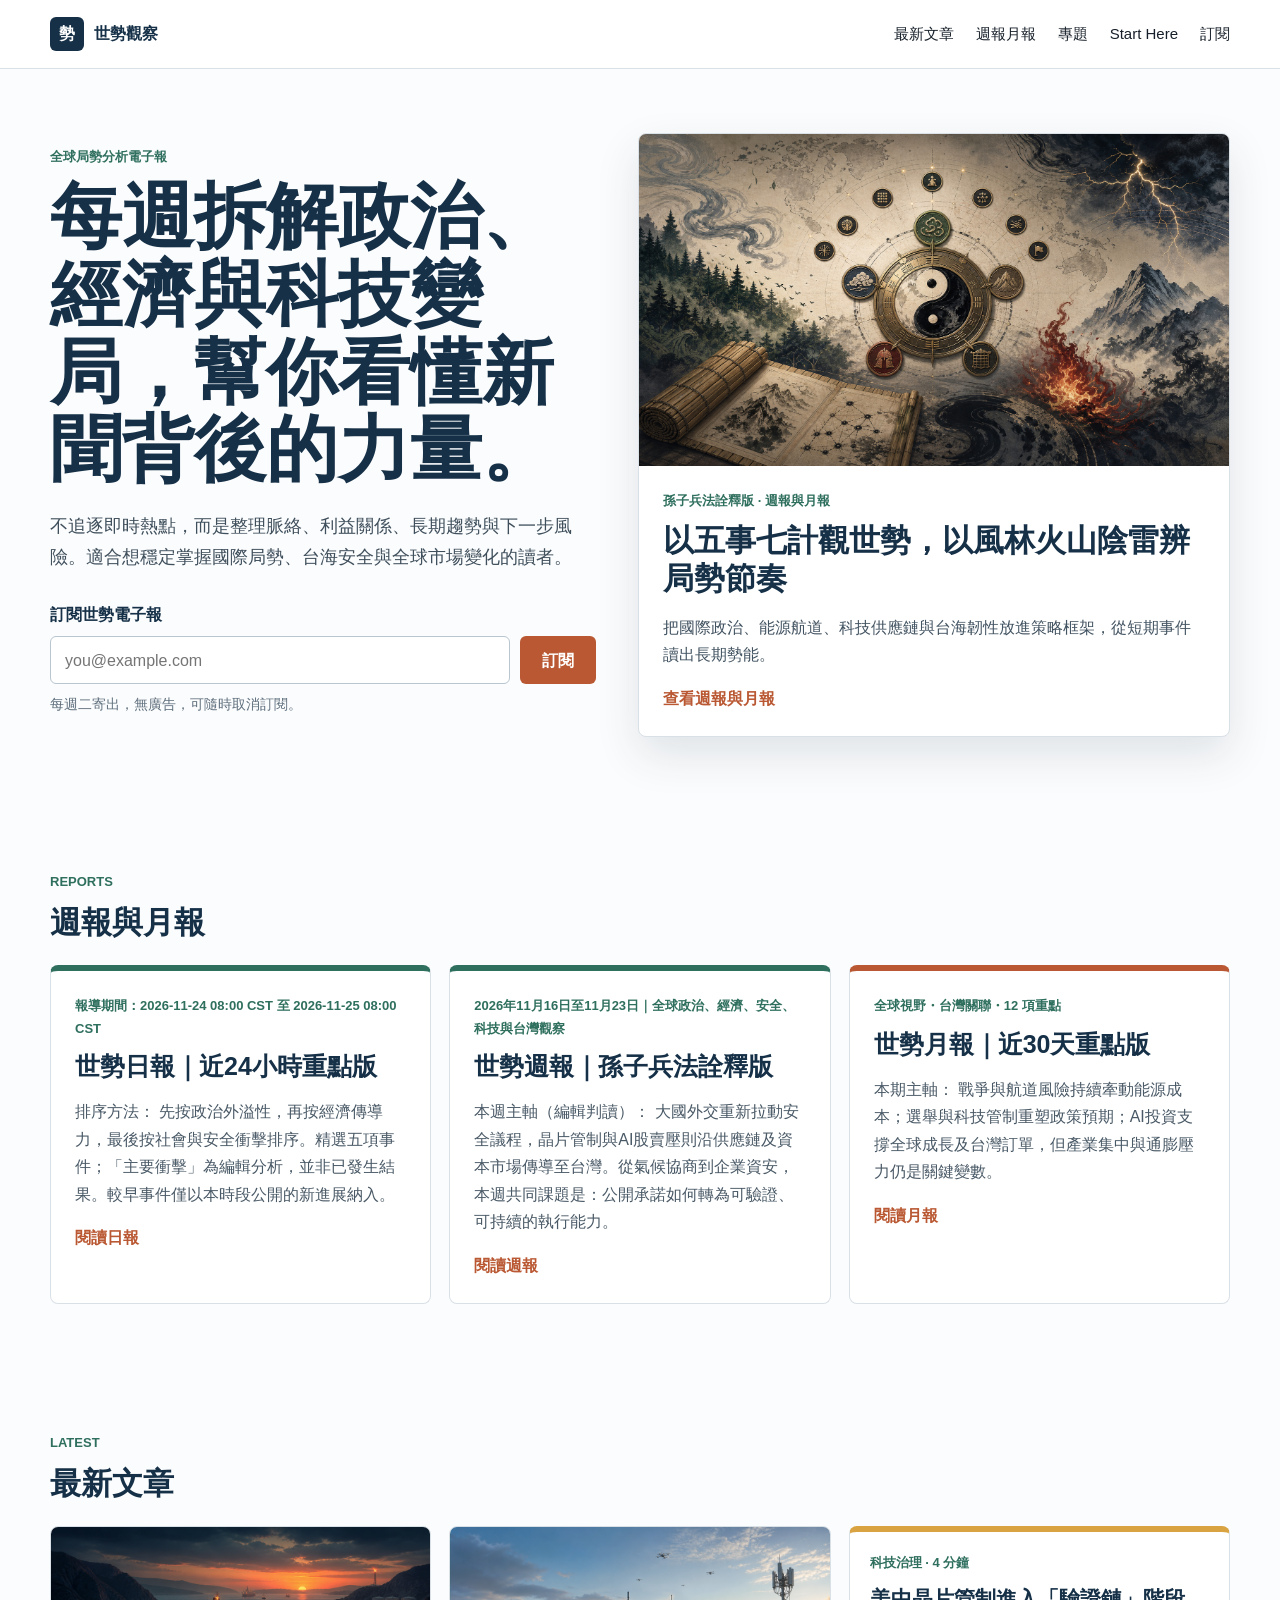
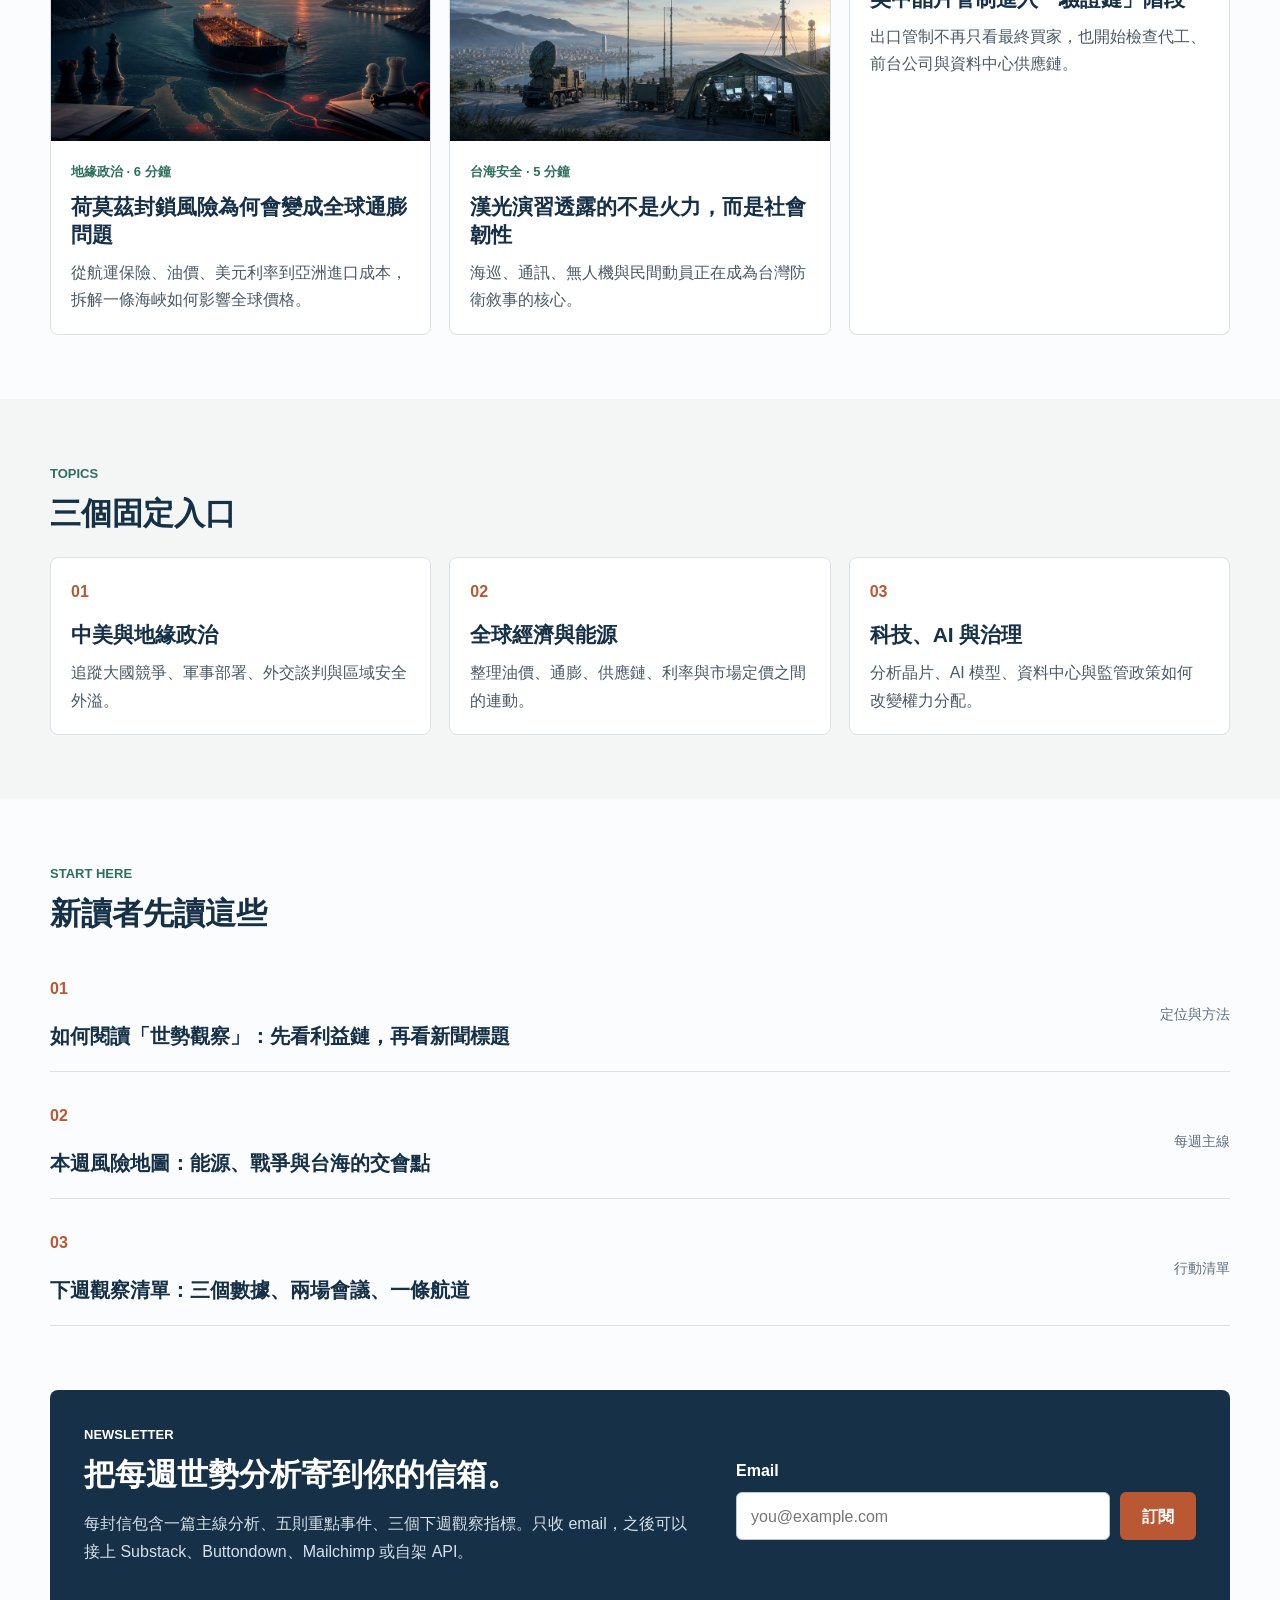
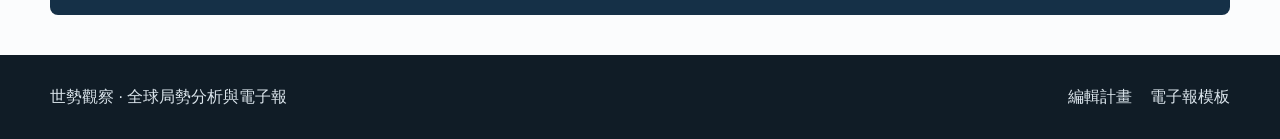
==== commit 2d0c0503: "Sync newsletter content to blog (daily, weekly, monthly)" ====
--- a/index.html
+++ b/index.html
@@ -59,9 +59,9 @@
 </div>
 <div class="report-grid">
 <article class="report-card" data-report="daily">
-<p class="meta">DAILY BRIEF · 2026.11.24</p>
+<p class="meta">報導期間：2026-11-24 08:00 CST 至 2026-11-25 08:00 CST</p>
 <h3><a href="reports/daily.html">世勢日報｜近24小時重點版</a></h3>
-<p data-report-summary="">本日焦點： 多邊氣候合作受挫，地緣對抗延伸至第三國港口與太空安全；台灣則因應國際市場波動，研商穩定信心與產業支持。</p>
+<p data-report-summary="">排序方法： 先按政治外溢性，再按經濟傳導力，最後按社會與安全衝擊排序。精選五項事件；「主要衝擊」為編輯分析，並非已發生結果。較早事件僅以本時段公開的新進展納入。</p>
 <a class="text-link" href="reports/daily.html">閱讀日報</a>
 </article>
 <article class="report-card" data-report="weekly">
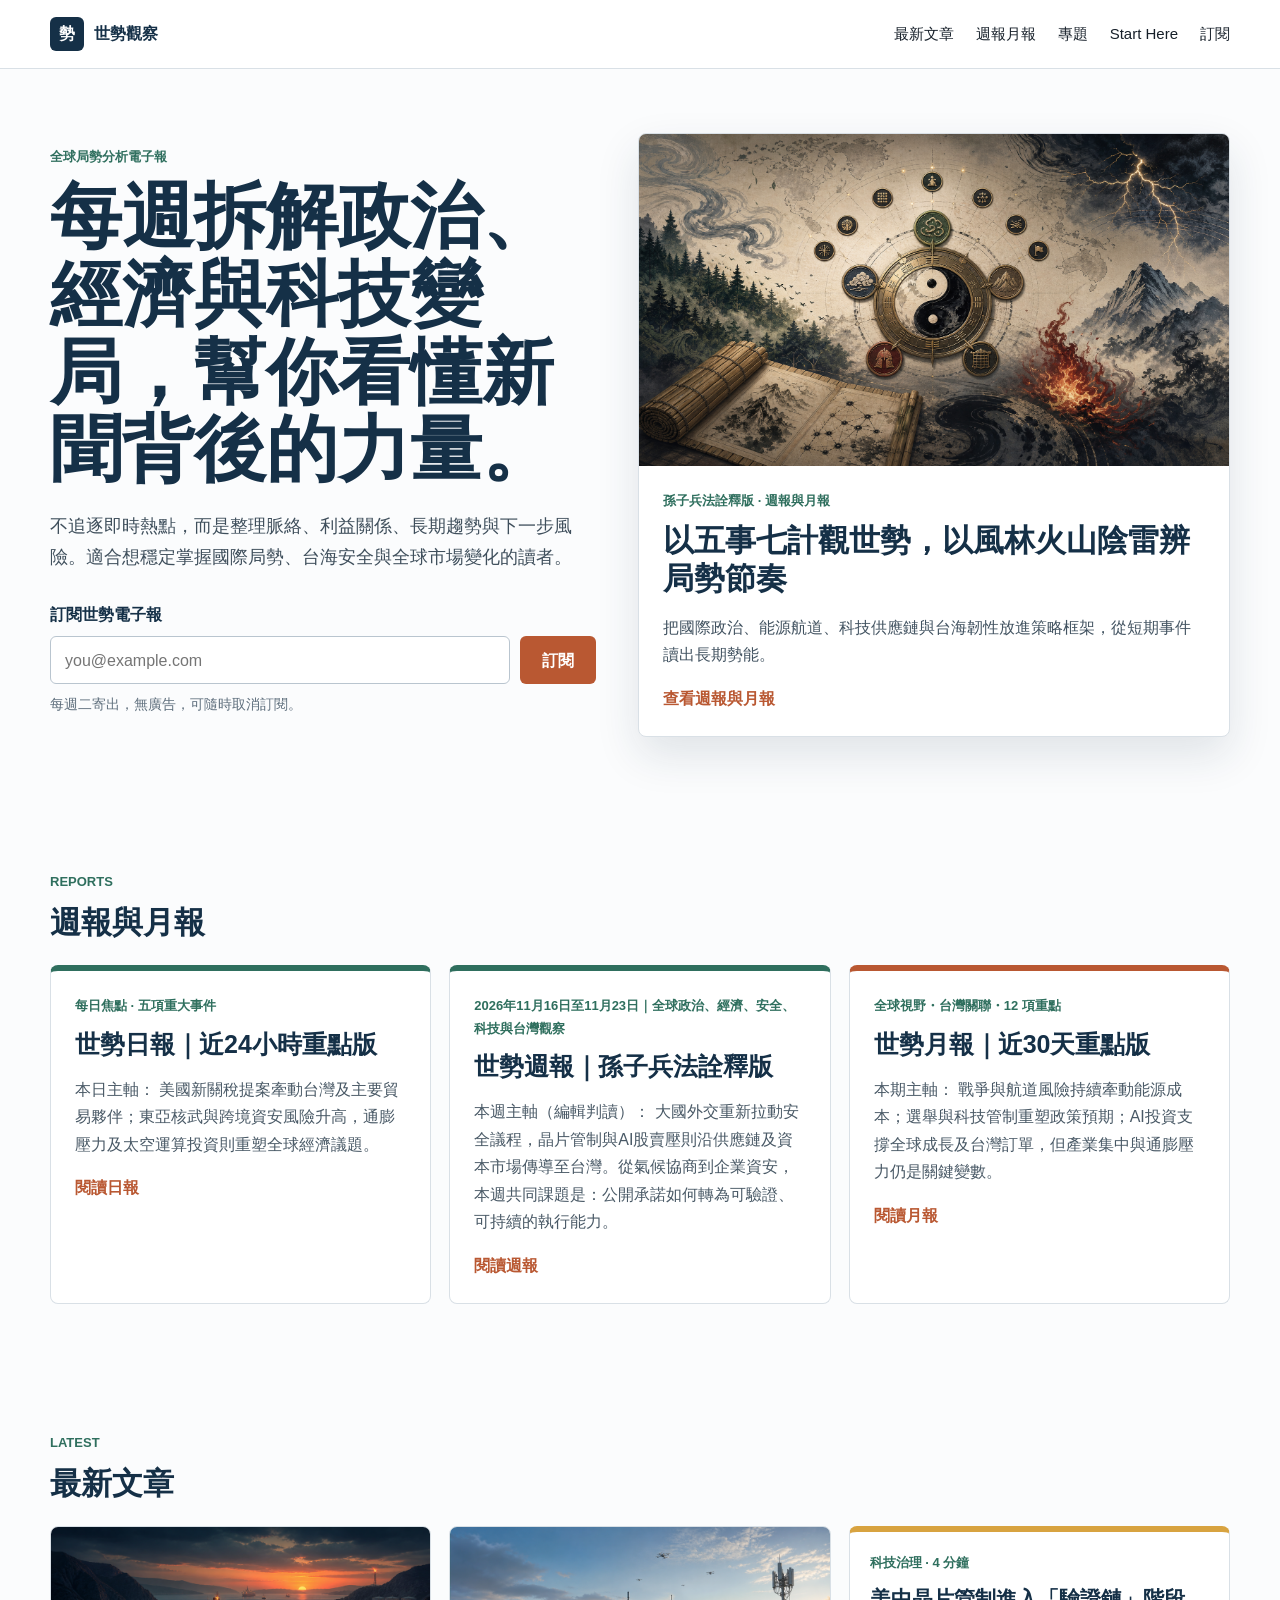
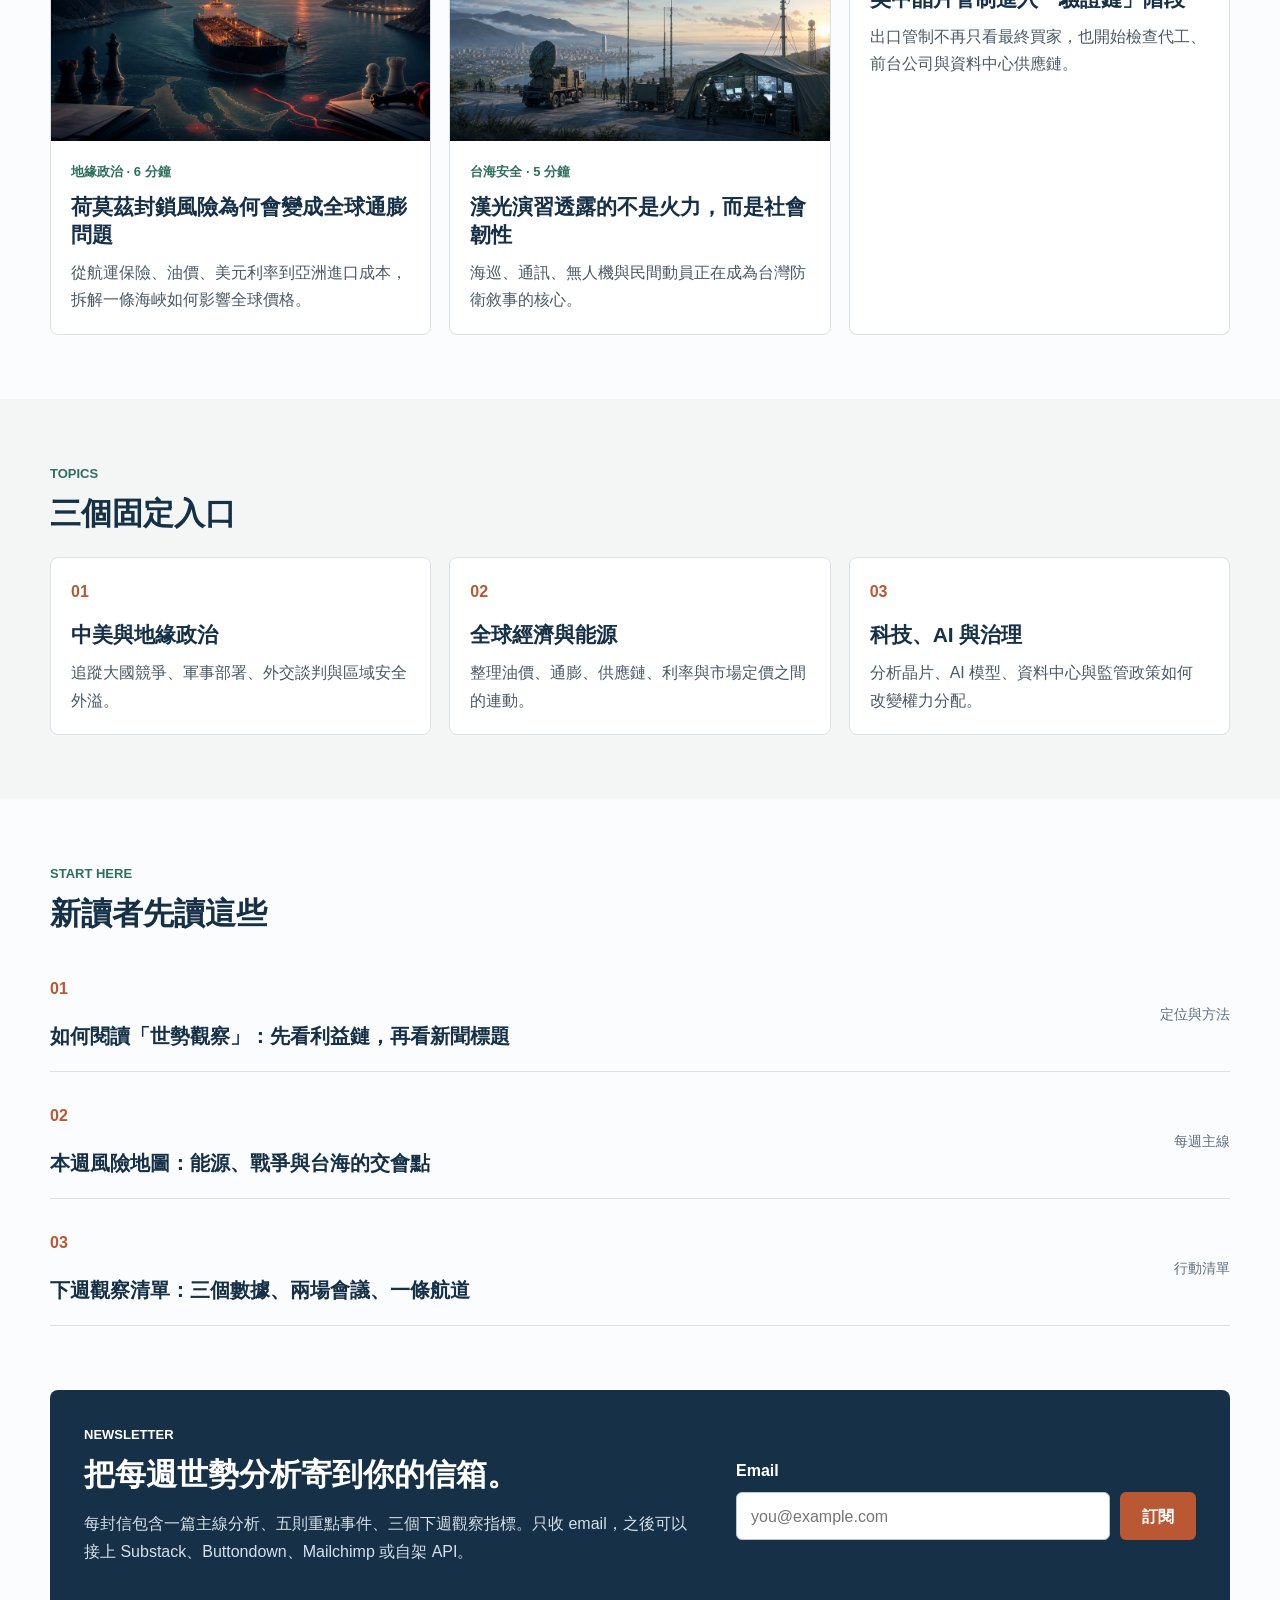
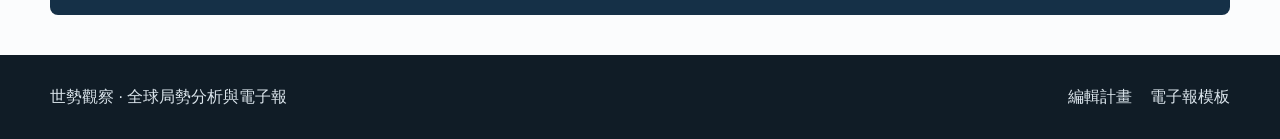
==== commit 381ce04d: "Sync newsletter content to blog (daily, weekly, monthly)" ====
--- a/index.html
+++ b/index.html
@@ -59,9 +59,9 @@
 </div>
 <div class="report-grid">
 <article class="report-card" data-report="daily">
-<p class="meta">報導期間：2026-11-24 08:00 CST 至 2026-11-25 08:00 CST</p>
+<p class="meta">每日焦點 · 五項重大事件</p>
 <h3><a href="reports/daily.html">世勢日報｜近24小時重點版</a></h3>
-<p data-report-summary="">排序方法： 先按政治外溢性，再按經濟傳導力，最後按社會與安全衝擊排序。精選五項事件；「主要衝擊」為編輯分析，並非已發生結果。較早事件僅以本時段公開的新進展納入。</p>
+<p data-report-summary="">本日主軸： 美國新關稅提案牽動台灣及主要貿易夥伴；東亞核武與跨境資安風險升高，通膨壓力及太空運算投資則重塑全球經濟議題。</p>
 <a class="text-link" href="reports/daily.html">閱讀日報</a>
 </article>
 <article class="report-card" data-report="weekly">
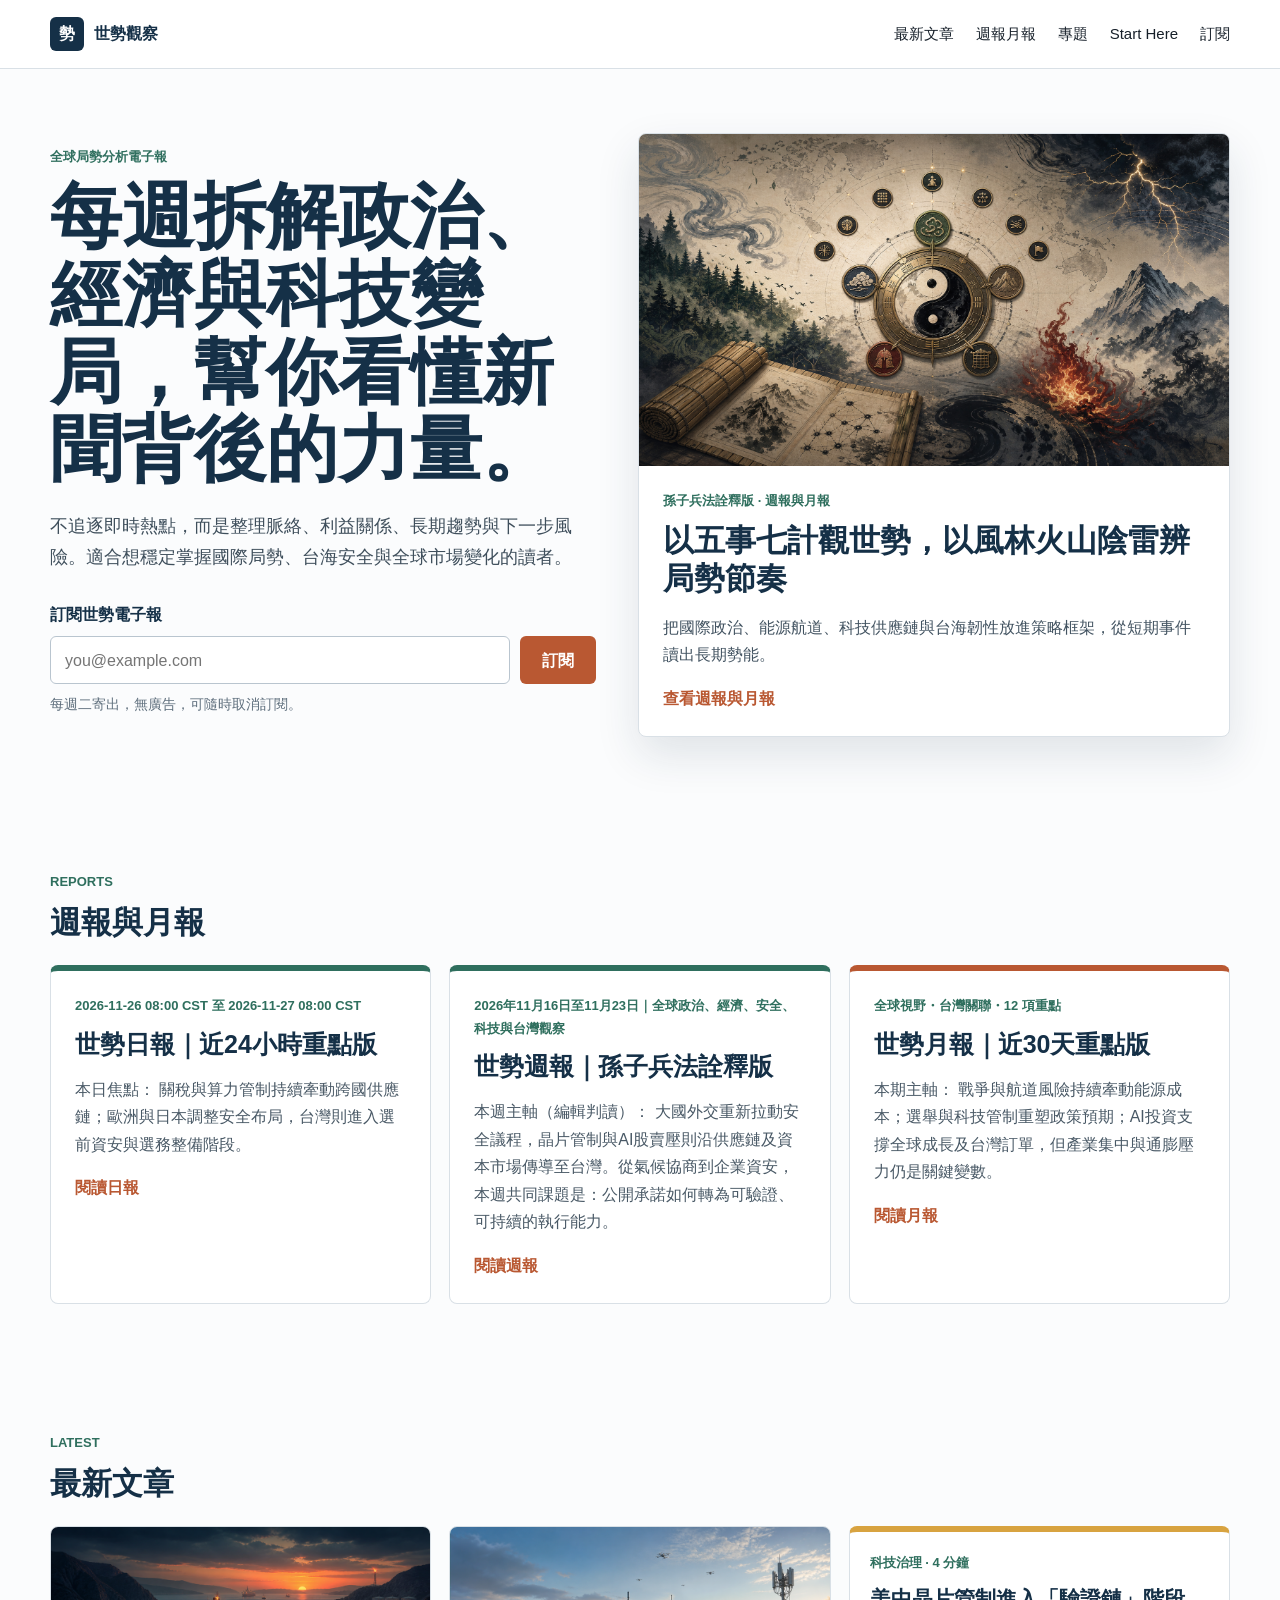
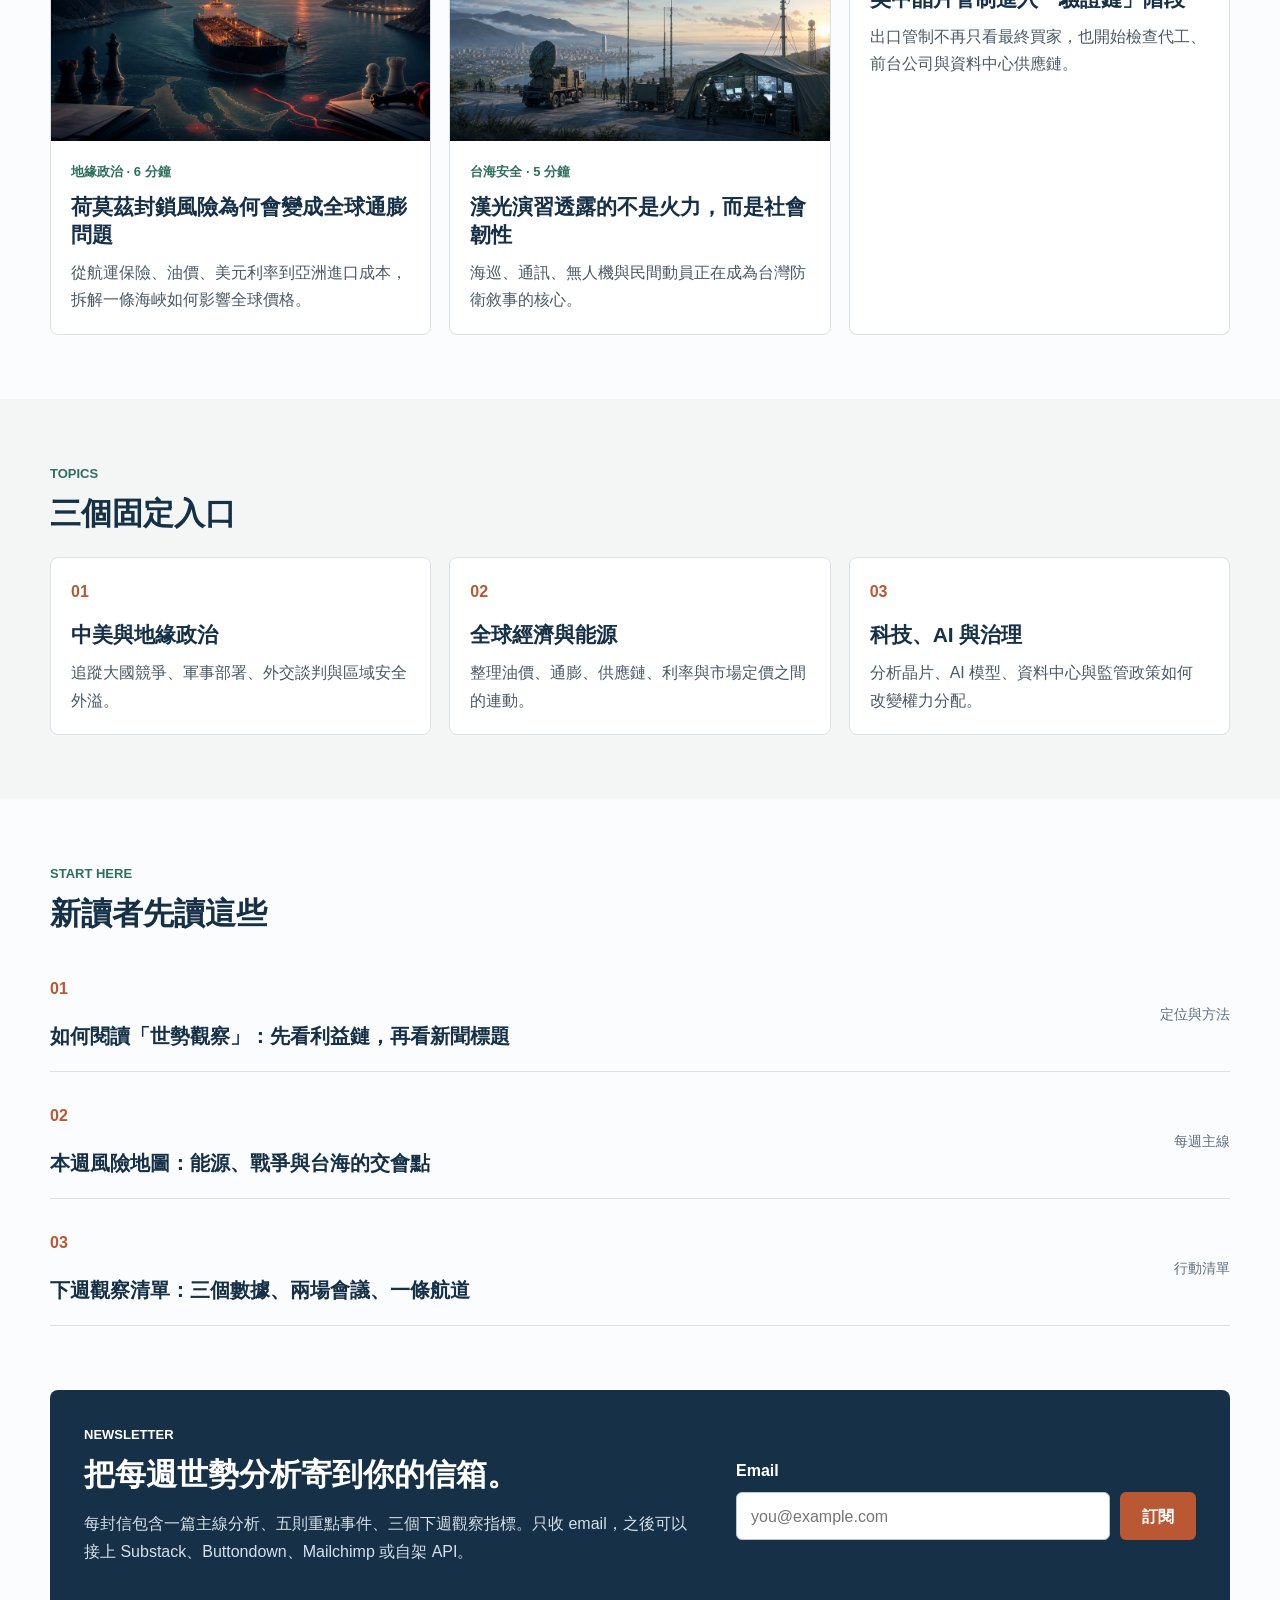
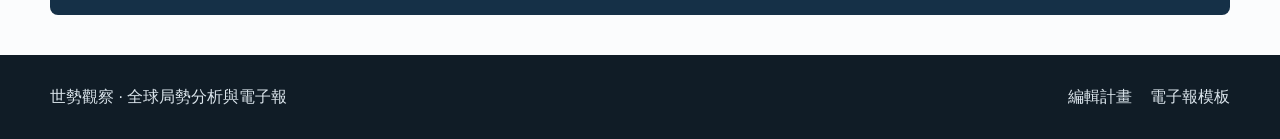
==== commit 45f111af: "Sync newsletter content to blog (daily, weekly, monthly)" ====
--- a/index.html
+++ b/index.html
@@ -59,9 +59,9 @@
 </div>
 <div class="report-grid">
 <article class="report-card" data-report="daily">
-<p class="meta">每日焦點 · 五項重大事件</p>
+<p class="meta">2026-11-26 08:00 CST 至 2026-11-27 08:00 CST</p>
 <h3><a href="reports/daily.html">世勢日報｜近24小時重點版</a></h3>
-<p data-report-summary="">本日主軸： 美國新關稅提案牽動台灣及主要貿易夥伴；東亞核武與跨境資安風險升高，通膨壓力及太空運算投資則重塑全球經濟議題。</p>
+<p data-report-summary="">本日焦點： 關稅與算力管制持續牽動跨國供應鏈；歐洲與日本調整安全布局，台灣則進入選前資安與選務整備階段。</p>
 <a class="text-link" href="reports/daily.html">閱讀日報</a>
 </article>
 <article class="report-card" data-report="weekly">
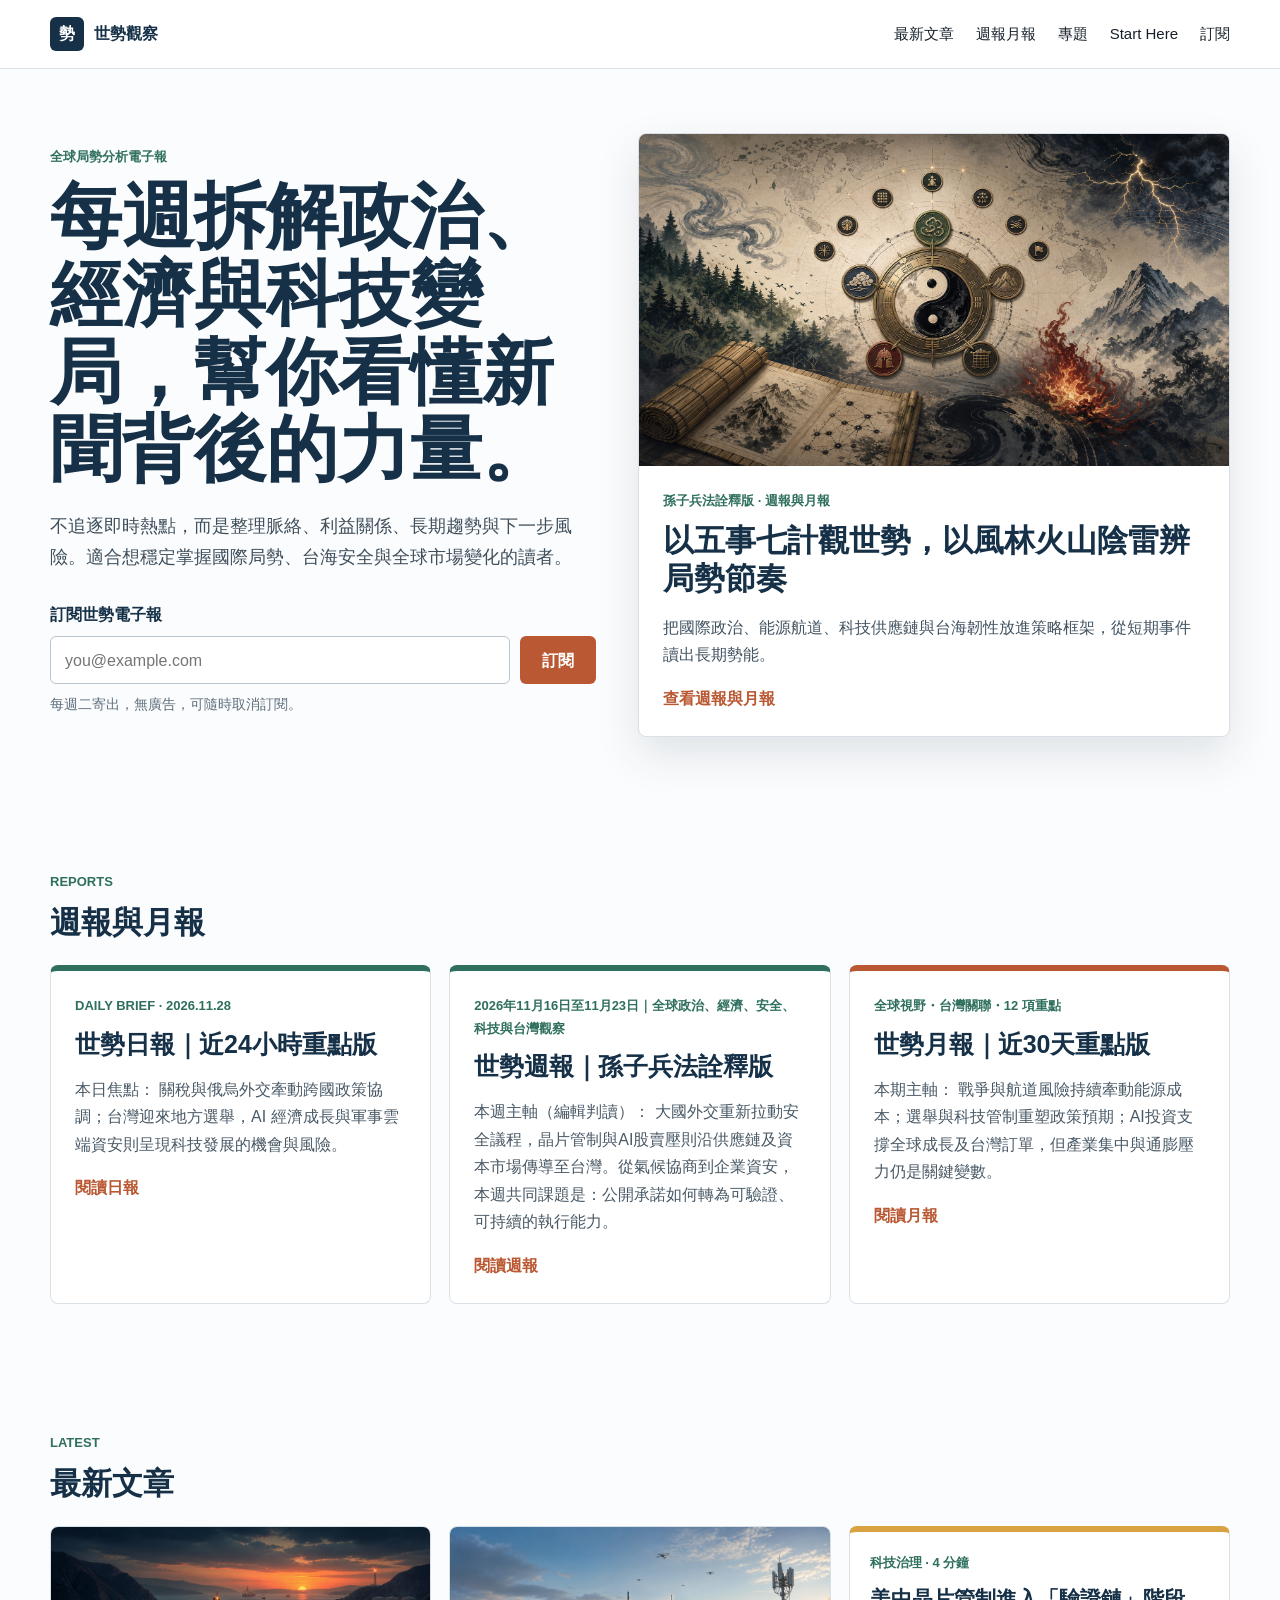
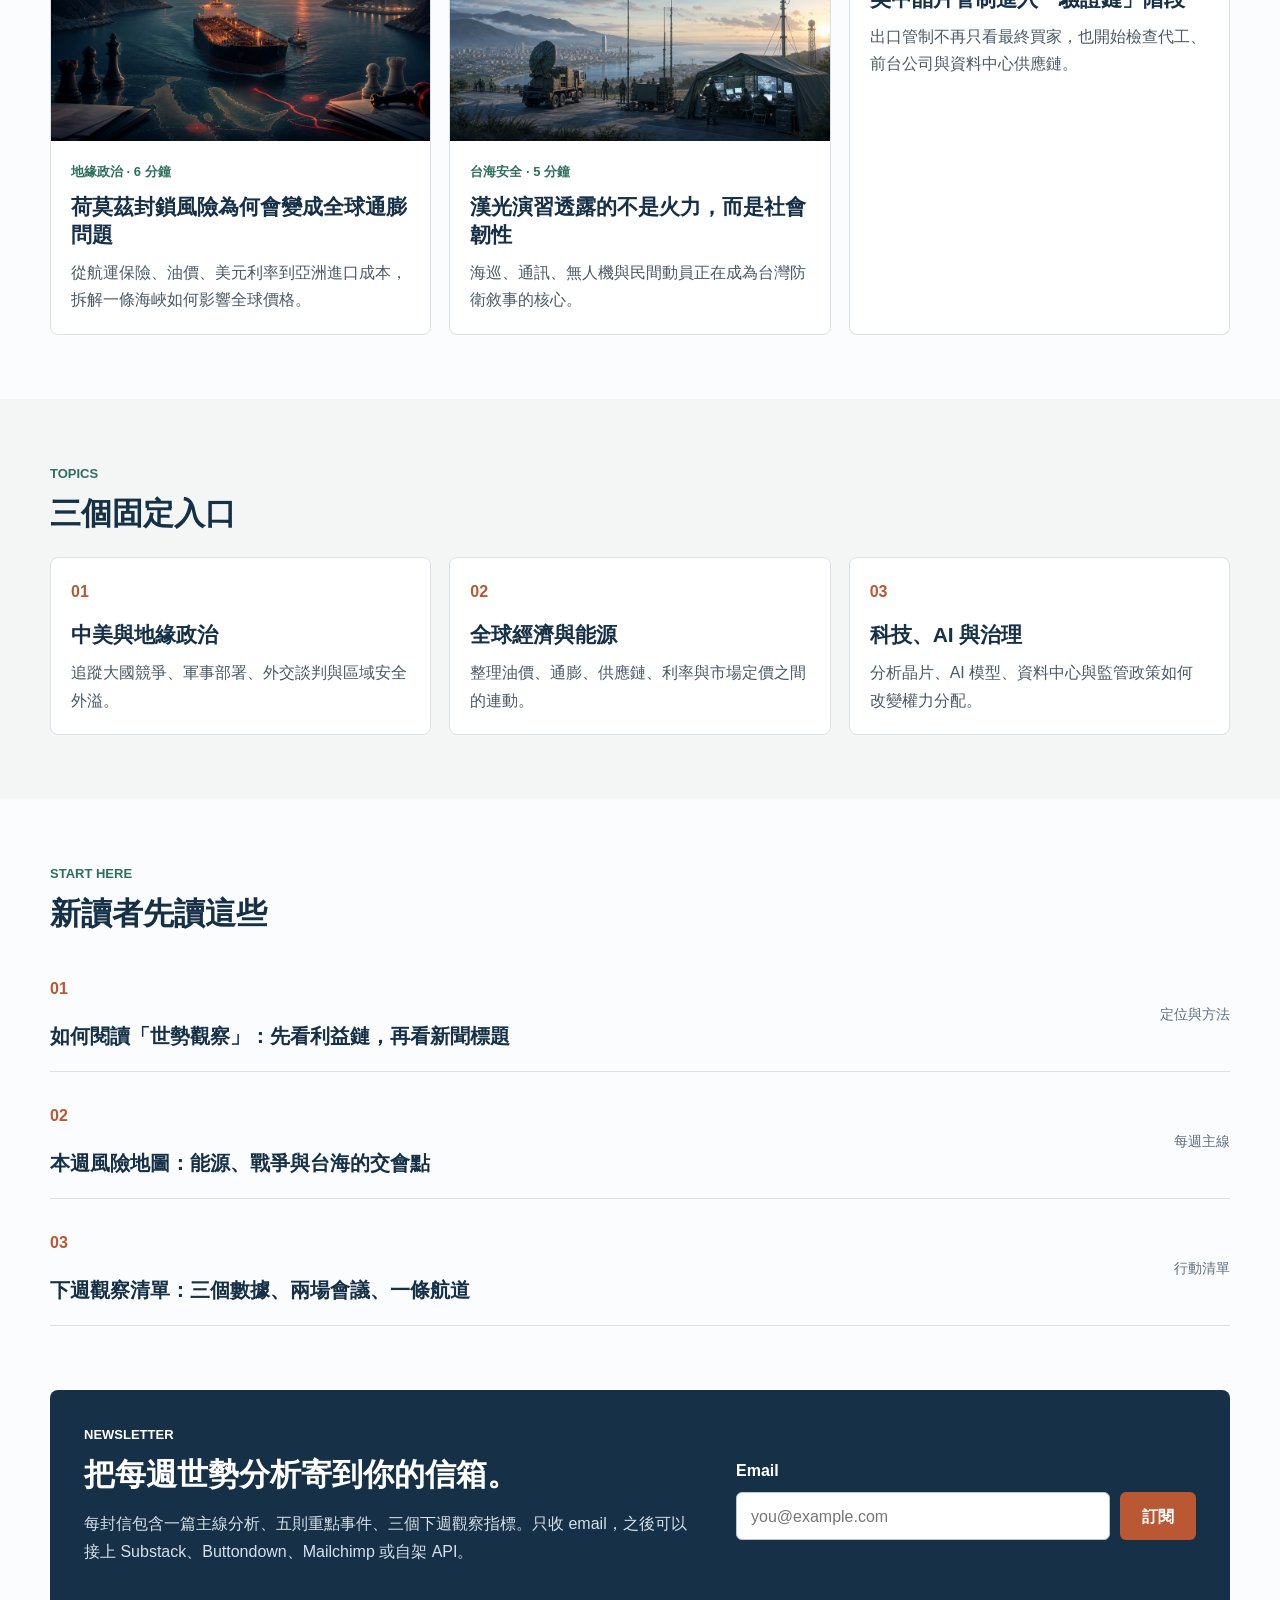
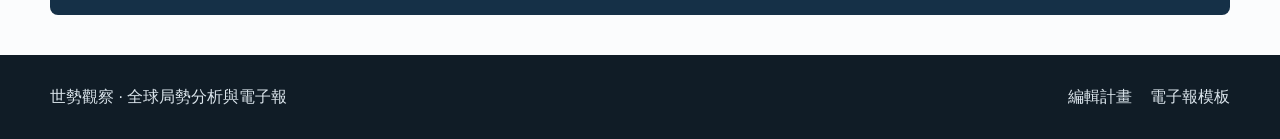
==== commit 1e2d23c0: "Sync newsletter content to blog (daily, weekly, monthly)" ====
--- a/index.html
+++ b/index.html
@@ -59,9 +59,9 @@
 </div>
 <div class="report-grid">
 <article class="report-card" data-report="daily">
-<p class="meta">2026-11-26 08:00 CST 至 2026-11-27 08:00 CST</p>
+<p class="meta">DAILY BRIEF · 2026.11.28</p>
 <h3><a href="reports/daily.html">世勢日報｜近24小時重點版</a></h3>
-<p data-report-summary="">本日焦點： 關稅與算力管制持續牽動跨國供應鏈；歐洲與日本調整安全布局，台灣則進入選前資安與選務整備階段。</p>
+<p data-report-summary="">本日焦點： 關稅與俄烏外交牽動跨國政策協調；台灣迎來地方選舉，AI 經濟成長與軍事雲端資安則呈現科技發展的機會與風險。</p>
 <a class="text-link" href="reports/daily.html">閱讀日報</a>
 </article>
 <article class="report-card" data-report="weekly">
